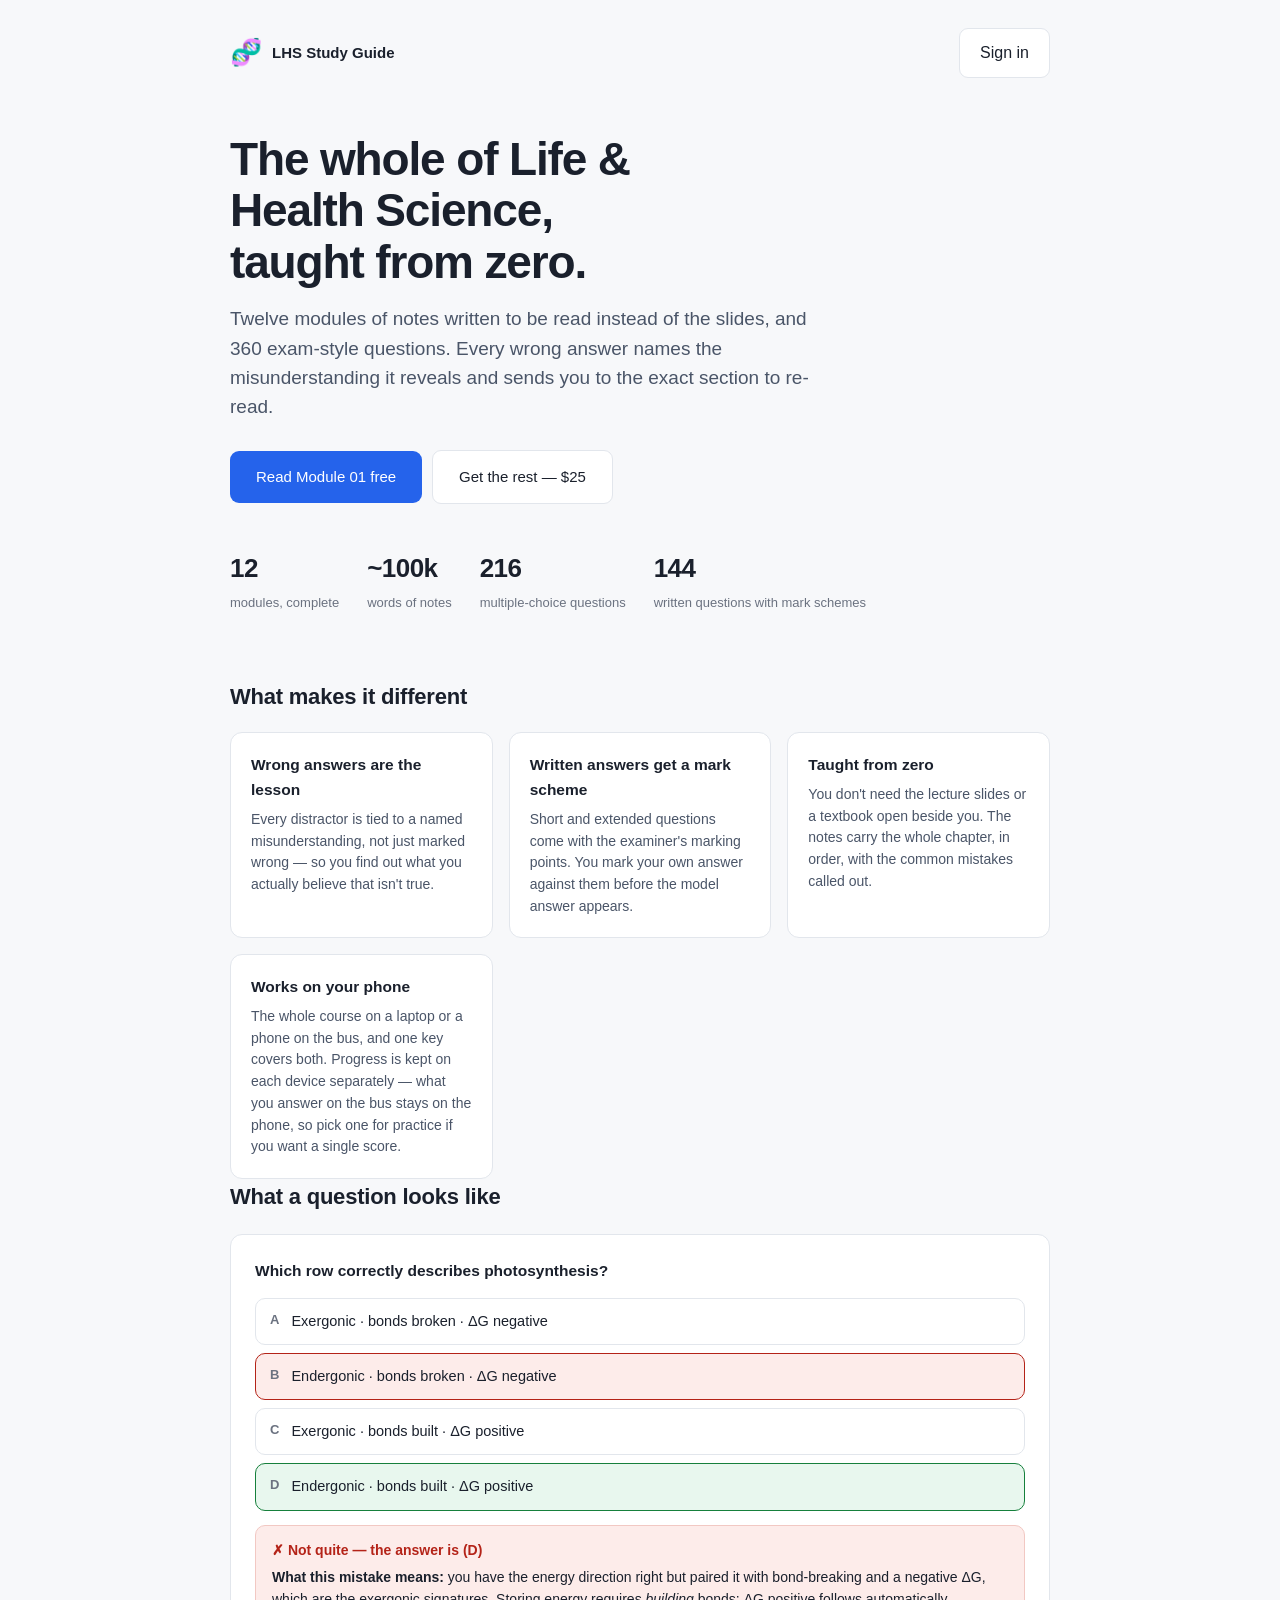
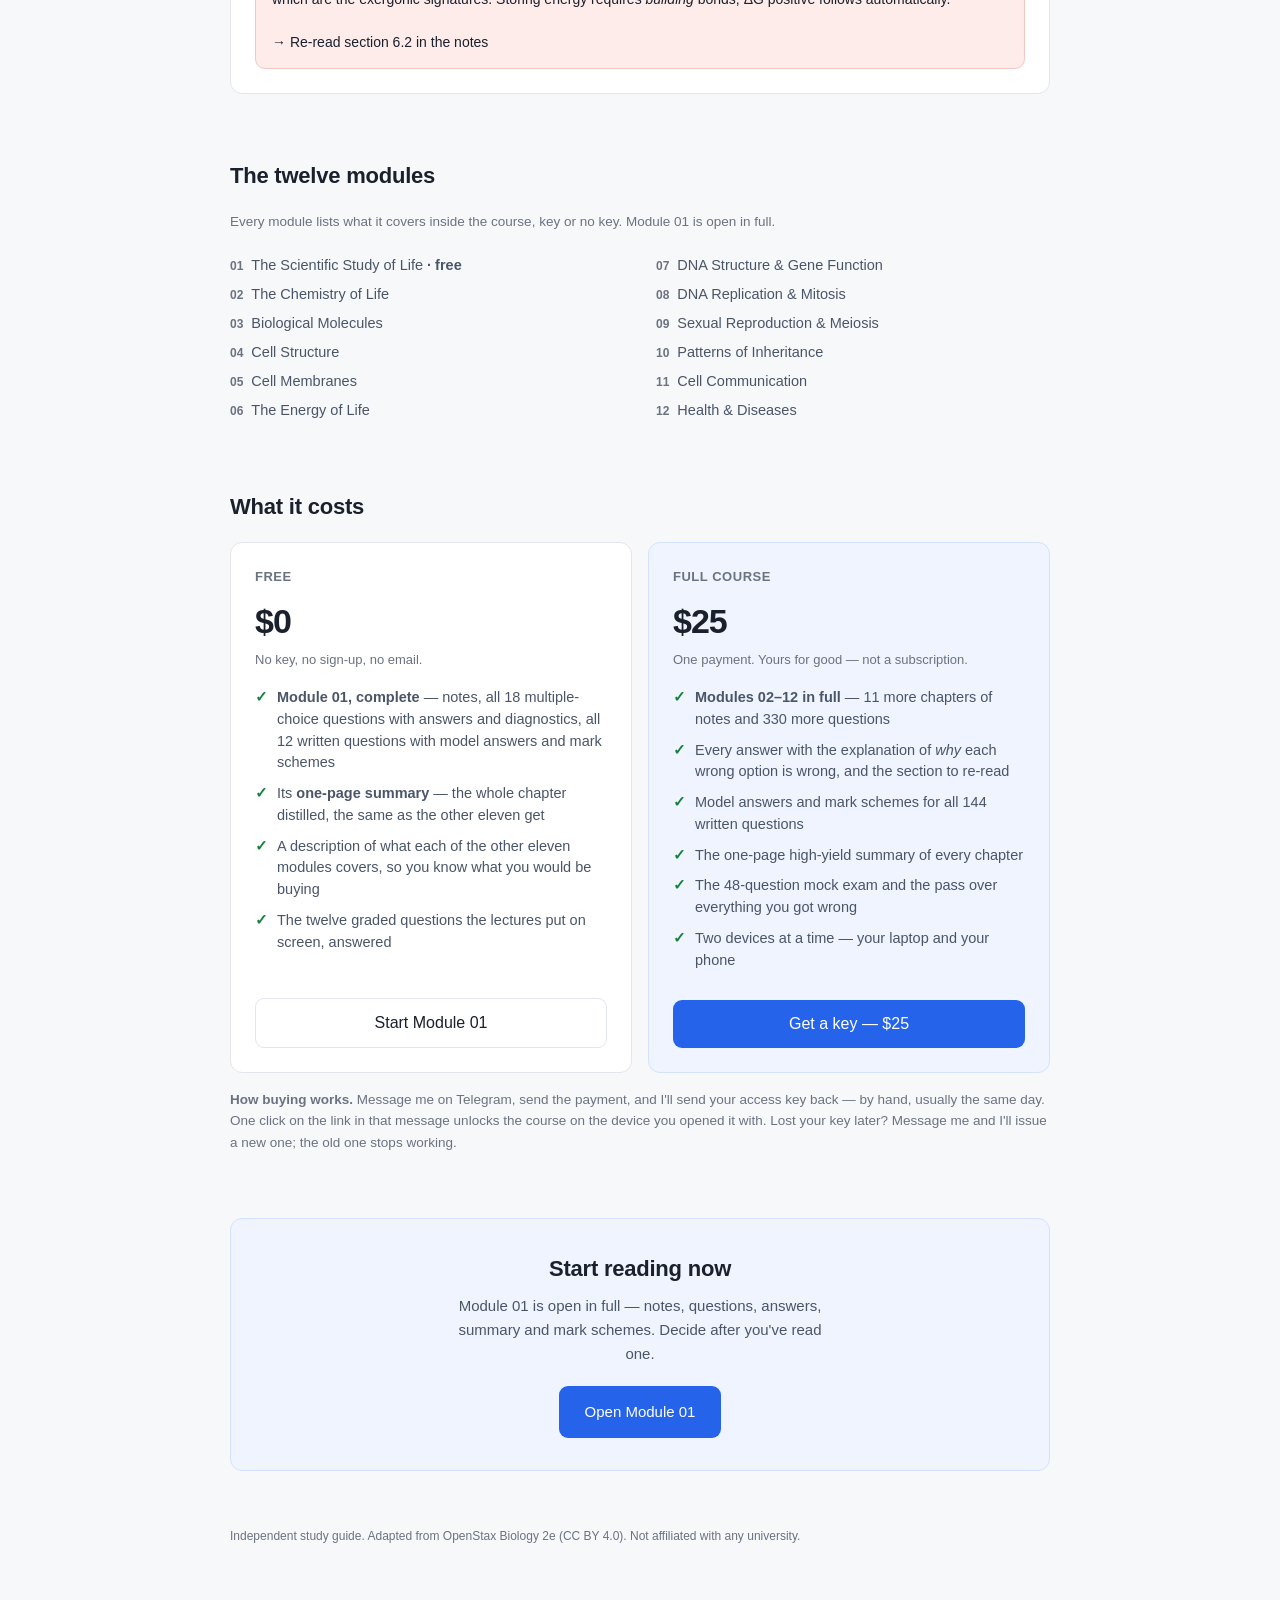
==== index.html @ 1ea41a7c "Publish 2026-08-12: 8c8c6c5" ====
<!DOCTYPE html>
<html lang="en">
<head>
  <meta charset="UTF-8">
  <meta name="viewport" content="width=device-width, initial-scale=1.0">
  <title>Life &amp; Health Science — the whole course, taught from zero</title>
  <meta name="description" content="Twelve modules of Life &amp; Health Science notes and 360 exam-style questions. Module 01 is free in full; the other eleven are $25 once. Every wrong answer tells you which misunderstanding it reveals and exactly what to re-read.">
  <link rel="stylesheet" href="styles.css?v=37">
  <link rel="icon" href="data:image/svg+xml,<svg xmlns='http://www.w3.org/2000/svg' viewBox='0 0 100 100'><text y='.9em' font-size='90'>🧬</text></svg>">
  <!-- Honour the theme the student picked inside the app. In <head> and inline so
       the page never paints the wrong theme first. -->
  <script>
    /* This page used to be landing.html and the app used to be index.html; they
       swapped when the price moved to the front door. Anything still holding an
       old link — a bookmark, a message, an unlock link — arrives here with the
       app's hash, so hand it straight on rather than showing a sales page to
       someone who was trying to open a chapter. */
    if (/^#\/./.test(location.hash)) {
      location.replace("course.html" + location.hash);
    }
    try {
      var t = localStorage.getItem("lhs-theme");
      if (t && t !== "system") document.documentElement.setAttribute("data-theme", t);
    } catch (e) { /* private mode — fall back to the OS preference */ }
  </script>
  <style>
    /* Landing-only layout. It reuses the app's tokens, so it follows the same
       light/dark theme, but it has no sidebar and no app chrome. */
    body { background: var(--bg); }
    .lp { max-width: 900px; margin: 0 auto; padding: 28px clamp(20px, 5vw, 40px) 80px; }
    .lp-nav { display: flex; align-items: center; gap: 10px; margin-bottom: 56px; }
    .lp-nav strong { font-size: 15px; }
    .lp-nav .lp-actions { margin-left: auto; display: flex; gap: 10px; align-items: center; }
    .hero h1 {
      font-size: clamp(30px, 5.5vw, 46px);
      line-height: 1.12;
      letter-spacing: -0.025em;
      margin: 0 0 16px;
      max-width: 17ch;
    }
    .hero p.lede {
      font-size: clamp(16px, 2vw, 19px);
      line-height: 1.55;
      color: var(--ink-soft);
      max-width: 56ch;
      margin: 0 0 28px;
    }
    .hero .row-gap { margin-top: 0; align-items: center; }
    .btn.big { padding: 14px 26px; font-size: 15px; }
    .facts { display: flex; flex-wrap: wrap; gap: 28px; margin: 44px 0 64px; }
    .fact strong { display: block; font-size: 26px; letter-spacing: -0.02em; }
    .fact span { font-size: 13px; color: var(--ink-faint); }
    .lp h2 { font-size: 22px; letter-spacing: -0.01em; margin: 0 0 18px; }
    .feature-grid { display: grid; grid-template-columns: repeat(auto-fit, minmax(240px, 1fr)); gap: 16px; }
    .feature {
      background: var(--panel);
      border: 1px solid var(--line);
      border-radius: var(--radius);
      padding: 20px;
    }
    .feature h3 { margin: 0 0 6px; font-size: 15.5px; }
    .feature p { margin: 0; font-size: 14px; line-height: 1.55; color: var(--ink-soft); }
    .demo {
      background: var(--panel);
      border: 1px solid var(--line);
      border-radius: var(--radius);
      padding: 24px;
      margin: 20px 0 64px;
    }
    .demo .demo-q { font-weight: 600; font-size: 15.5px; margin: 0 0 14px; }
    .demo .demo-opt {
      border: 1.5px solid var(--line);
      border-radius: 10px;
      padding: 11px 14px;
      font-size: 14.5px;
      margin-bottom: 8px;
      display: flex;
      gap: 12px;
    }
    .demo .demo-opt .l { font-weight: 700; color: var(--ink-faint); font-size: 13px; }
    .demo .demo-opt.picked { border-color: var(--red); background: var(--red-soft); }
    .demo .demo-opt.right { border-color: var(--green); background: var(--green-soft); }
    .demo .demo-fb {
      background: var(--red-soft);
      border: 1px solid var(--red-line);
      border-radius: 10px;
      padding: 14px 16px;
      font-size: 14px;
      line-height: 1.55;
      margin-top: 14px;
    }
    .demo .demo-fb .v { font-weight: 700; color: var(--red); display: block; margin-bottom: 6px; }
    .module-list { columns: 2; column-gap: 32px; font-size: 14.5px; line-height: 2; margin: 0 0 64px; padding: 0; list-style: none; }
    .module-list li { break-inside: avoid; color: var(--ink-soft); }
    .module-list .n { color: var(--ink-faint); font-size: 12px; font-weight: 600; margin-right: 8px; }
    .cta {
      background: var(--accent-soft);
      border: 1px solid var(--accent-line);
      border-radius: var(--radius);
      padding: 32px;
      text-align: center;
    }
    .cta h2 { margin-bottom: 8px; }
    .cta p { color: var(--ink-soft); margin: 0 auto 20px; max-width: 46ch; font-size: 15px; }
    /* Pricing. Two panels: what costs nothing, and what costs $25. The free one
       comes first — a stranger has no reason to trust a price before they have
       read a word of the thing. */
    .price-grid { display: grid; grid-template-columns: repeat(auto-fit, minmax(260px, 1fr)); gap: 16px; margin-bottom: 16px; }
    .price-card {
      background: var(--panel);
      border: 1px solid var(--line);
      border-radius: var(--radius);
      padding: 24px;
      display: flex;
      flex-direction: column;
    }
    .price-card.paid { background: var(--accent-soft); border-color: var(--accent-line); }
    .price-card .tier { font-size: 13px; font-weight: 600; letter-spacing: 0.04em; text-transform: uppercase; color: var(--ink-faint); }
    .price-card .amount { font-size: 34px; letter-spacing: -0.03em; margin: 6px 0 2px; font-weight: 700; }
    .price-card .terms { font-size: 13px; color: var(--ink-faint); margin: 0 0 16px; }
    .price-card ul { margin: 0 0 20px; padding: 0; list-style: none; font-size: 14.5px; line-height: 1.5; }
    /* Not display:flex on the li: any <strong> or <em> inside the sentence would
       become a flex item of its own and break the line into columns. Absolute
       tick, ordinary text flow. */
    .price-card li { position: relative; padding-left: 22px; margin-bottom: 9px; color: var(--ink-soft); }
    .price-card li::before {
      content: "✓";
      position: absolute;
      left: 0;
      top: 0;
      color: var(--green);
      font-weight: 700;
    }
    .price-card .btn { margin-top: auto; text-align: center; }
    .buy-how { font-size: 13.5px; color: var(--ink-faint); line-height: 1.6; margin: 0 0 64px; }
    .lp-foot { margin-top: 56px; font-size: 12px; color: var(--ink-faint); line-height: 1.6; }
    @media (max-width: 640px) {
      .module-list { columns: 1; }
      .lp-nav { margin-bottom: 32px; }
      /* The page is read on a phone before it is read anywhere else. Full-width
         buttons, facts in a tidy 2×2 instead of a ragged wrap, and padding that
         clears the notch and the home indicator. */
      .lp {
        padding-left: max(20px, env(safe-area-inset-left));
        padding-right: max(20px, env(safe-area-inset-right));
        padding-bottom: calc(64px + env(safe-area-inset-bottom));
      }
      .hero .row-gap { display: grid; gap: 10px; }
      .hero .row-gap .btn { text-align: center; }
      .btn.big { padding: 15px 26px; }
      .facts { display: grid; grid-template-columns: 1fr 1fr; gap: 22px 16px; margin: 36px 0 52px; }
      .cta { padding: 26px 20px; }
      .price-card, .demo, .feature { padding: 18px; }
    }
  </style>
</head>
<body>
  <div class="lp">
    <nav class="lp-nav">
      <span class="brand-icon">🧬</span>
      <strong>LHS Study Guide</strong>
      <span class="lp-actions">
        <a class="btn secondary" href="course.html#/login">Sign in</a>
      </span>
    </nav>

    <header class="hero">
      <h1>The whole of Life &amp; Health Science, taught from zero.</h1>
      <p class="lede">Twelve modules of notes written to be read instead of the slides, and
        360 exam-style questions. Every wrong answer names the misunderstanding it reveals
        and sends you to the exact section to re-read.</p>
      <div class="row-gap">
        <a class="btn big" href="course.html#/ch01/learn">Read Module 01 free</a>
        <a class="btn secondary big" href="#price">Get the rest — $25</a>
      </div>
    </header>

    <div class="facts">
      <div class="fact"><strong>12</strong><span>modules, complete</span></div>
      <div class="fact"><strong>~100k</strong><span>words of notes</span></div>
      <div class="fact"><strong>216</strong><span>multiple-choice questions</span></div>
      <div class="fact"><strong>144</strong><span>written questions with mark schemes</span></div>
    </div>

    <h2>What makes it different</h2>
    <div class="feature-grid">
      <div class="feature">
        <h3>Wrong answers are the lesson</h3>
        <p>Every distractor is tied to a named misunderstanding, not just marked wrong — so
          you find out what you actually believe that isn't true.</p>
      </div>
      <div class="feature">
        <h3>Written answers get a mark scheme</h3>
        <p>Short and extended questions come with the examiner's marking points. You mark
          your own answer against them before the model answer appears.</p>
      </div>
      <div class="feature">
        <h3>Taught from zero</h3>
        <p>You don't need the lecture slides or a textbook open beside you. The notes carry
          the whole chapter, in order, with the common mistakes called out.</p>
      </div>
      <div class="feature">
        <h3>Works on your phone</h3>
        <p>The whole course on a laptop or a phone on the bus, and one key covers both.
          Progress is kept on each device separately — what you answer on the bus stays on
          the phone, so pick one for practice if you want a single score.</p>
      </div>
    </div>

    <h2>What a question looks like</h2>
    <div class="demo">
      <p class="demo-q">Which row correctly describes photosynthesis?</p>
      <div class="demo-opt"><span class="l">A</span><span>Exergonic · bonds broken · ΔG negative</span></div>
      <div class="demo-opt picked"><span class="l">B</span><span>Endergonic · bonds broken · ΔG negative</span></div>
      <div class="demo-opt"><span class="l">C</span><span>Exergonic · bonds built · ΔG positive</span></div>
      <div class="demo-opt right"><span class="l">D</span><span>Endergonic · bonds built · ΔG positive</span></div>
      <div class="demo-fb">
        <span class="v">✗ Not quite — the answer is (D)</span>
        <strong>What this mistake means:</strong> you have the energy direction right but paired
        it with bond-breaking and a negative ΔG, which are the exergonic signatures. Storing
        energy requires <em>building</em> bonds; ΔG positive follows automatically.
        <br><br>→ Re-read section 6.2 in the notes
      </div>
    </div>

    <h2>The twelve modules</h2>
    <p class="buy-how" style="margin-bottom:18px">Every module lists what it covers inside the
      course, key or no key. Module 01 is open in full.</p>
    <ul class="module-list">
      <li><span class="n">01</span>The Scientific Study of Life <strong>· free</strong></li>
      <li><span class="n">02</span>The Chemistry of Life</li>
      <li><span class="n">03</span>Biological Molecules</li>
      <li><span class="n">04</span>Cell Structure</li>
      <li><span class="n">05</span>Cell Membranes</li>
      <li><span class="n">06</span>The Energy of Life</li>
      <li><span class="n">07</span>DNA Structure &amp; Gene Function</li>
      <li><span class="n">08</span>DNA Replication &amp; Mitosis</li>
      <li><span class="n">09</span>Sexual Reproduction &amp; Meiosis</li>
      <li><span class="n">10</span>Patterns of Inheritance</li>
      <li><span class="n">11</span>Cell Communication</li>
      <li><span class="n">12</span>Health &amp; Diseases</li>
    </ul>

    <h2 id="price">What it costs</h2>
    <div class="price-grid">
      <div class="price-card">
        <span class="tier">Free</span>
        <span class="amount">$0</span>
        <p class="terms">No key, no sign-up, no email.</p>
        <ul>
          <li><strong>Module 01, complete</strong> — notes, all 18 multiple-choice questions
            with answers and diagnostics, all 12 written questions with model answers and
            mark schemes</li>
          <li>Its <strong>one-page summary</strong> — the whole chapter distilled, the same as
            the other eleven get</li>
          <li>A description of what each of the other eleven modules covers, so you know what
            you would be buying</li>
          <li>The twelve graded questions the lectures put on screen, answered</li>
        </ul>
        <a class="btn secondary" href="course.html#/ch01/learn">Start Module 01</a>
      </div>
      <div class="price-card paid">
        <span class="tier">Full course</span>
        <span class="amount">$25</span>
        <p class="terms">One payment. Yours for good — not a subscription.</p>
        <ul>
          <li><strong>Modules 02–12 in full</strong> — 11 more chapters of notes and 330 more
            questions</li>
          <li>Every answer with the explanation of <em>why</em> each wrong option is wrong,
            and the section to re-read</li>
          <li>Model answers and mark schemes for all 144 written questions</li>
          <li>The one-page high-yield summary of every chapter</li>
          <li>The 48-question mock exam and the pass over everything you got wrong</li>
          <li>Two devices at a time — your laptop and your phone</li>
        </ul>
        <a class="btn" href="https://t.me/danypak" target="_blank" rel="noopener">Get a key — $25</a>
      </div>
    </div>
    <p class="buy-how">
      <strong>How buying works.</strong> Message me on Telegram, send the payment, and I'll send
      your access key back — by hand, usually the same day. One click on the link in that message
      unlocks the course on the device you opened it with. Lost your key later? Message me and
      I'll issue a new one; the old one stops working.
    </p>

    <div class="cta">
      <h2>Start reading now</h2>
      <p>Module 01 is open in full — notes, questions, answers, summary and mark schemes.
        Decide after you've read one.</p>
      <a class="btn big" href="course.html#/ch01/learn">Open Module 01</a>
    </div>

    <p class="lp-foot">
      Independent study guide. Adapted from OpenStax Biology 2e (CC BY 4.0).
      Not affiliated with any university.
    </p>
  </div>
</body>
</html>
---- styles.css ----
/* ---------- design tokens ----------
 * Every colour goes through a variable so the dark theme is a second token set
 * and nothing else. The three DARK blocks below must stay in sync: one for the
 * OS preference, one for the explicit toggle. */
:root {
  color-scheme: light;

  --bg: #f7f8fa;
  --panel: #ffffff;
  --ink: #1a202c;
  --ink-soft: #4a5568;
  /* was #8a94a3 — 3.0:1 on white, below the 4.5:1 WCAG AA floor for text */
  --ink-faint: #6b7280;
  --line: #e2e6ec;

  --accent: #2563eb;
  --accent-soft: #eff4ff;
  --accent-line: #d6e2fb;
  --on-accent: #ffffff;

  --green: #16803c;
  --green-soft: #e8f7ee;
  --green-line: #bfe6cd;
  --red: #b42318;
  --red-soft: #fdecea;
  --red-line: #f2c8c3;
  --amber: #92600a;
  --amber-soft: #fdf3dd;
  --amber-line: #e8d3a2;

  --code-bg: #f1f3f7;
  --scrim: rgba(15, 23, 42, .45);
  --shadow-drawer: 0 0 40px rgba(15, 23, 42, .18);
  --shadow-card: 0 2px 12px rgba(37, 99, 235, .08);

  --radius: 12px;
  --sidebar-w: 264px;
  --topbar-h: 56px;

  /* Where the two sticky bands park. On desktop there is no top bar, so the tab
     bar sits at 0; on mobile everything shifts down by the top bar. Keeping the
     offsets in variables is what stops the quiz bar from drifting under the tab
     bar every time either band's padding changes. */
  --bar-top: 0px;
  --quiz-top: 62px;
}

@media (max-width: 899px) {
  :root {
    --bar-top: var(--topbar-h);
    --quiz-top: 122px;
  }
}

@media (prefers-color-scheme: dark) {
  :root:not([data-theme="light"]) {
    color-scheme: dark;

    --bg: #0f1419;
    --panel: #161b22;
    --ink: #e6edf3;
    --ink-soft: #b3bdc9;
    --ink-faint: #8b96a5;
    --line: #2a323d;

    --accent: #6ea8fe;
    --accent-soft: #172033;
    --accent-line: #2c4a7c;
    /* dark text on the light-blue button — white on #6ea8fe is only ~2.5:1 */
    --on-accent: #0b1220;

    --green: #57d98a;
    --green-soft: #11261a;
    --green-line: #1f5133;
    --red: #ff9c94;
    --red-soft: #2a1417;
    --red-line: #5c2a26;
    --amber: #f0b429;
    --amber-soft: #2a2110;
    --amber-line: #5a4413;

    --code-bg: #1c232c;
    --scrim: rgba(0, 0, 0, .6);
    --shadow-drawer: 0 0 40px rgba(0, 0, 0, .5);
    --shadow-card: 0 2px 12px rgba(110, 168, 254, .12);
  }
}

:root[data-theme="dark"] {
  color-scheme: dark;

  --bg: #0f1419;
  --panel: #161b22;
  --ink: #e6edf3;
  --ink-soft: #b3bdc9;
  --ink-faint: #8b96a5;
  --line: #2a323d;

  --accent: #6ea8fe;
  --accent-soft: #172033;
  --accent-line: #2c4a7c;
  --on-accent: #0b1220;

  --green: #57d98a;
  --green-soft: #11261a;
  --green-line: #1f5133;
  --red: #ff9c94;
  --red-soft: #2a1417;
  --red-line: #5c2a26;
  --amber: #f0b429;
  --amber-soft: #2a2110;
  --amber-line: #5a4413;

  --code-bg: #1c232c;
  --scrim: rgba(0, 0, 0, .6);
  --shadow-drawer: 0 0 40px rgba(0, 0, 0, .5);
  --shadow-card: 0 2px 12px rgba(110, 168, 254, .12);
}

* { box-sizing: border-box; }

/* Deep links from quiz feedback land on a heading — keep it clear of the
   sticky tab bar (and, on mobile, the top bar above it). */
html { scroll-padding-top: calc(var(--quiz-top) + 34px); }

html, body {
  margin: 0;
  padding: 0;
  background: var(--bg);
  color: var(--ink);
  font: 16px/1.6 -apple-system, BlinkMacSystemFont, "Segoe UI", Roboto, "Helvetica Neue", Arial, sans-serif;
  -webkit-font-smoothing: antialiased;
  /* Safari inflates body text in landscape unless told not to, which reflowed
     the notes to a different width in each orientation. */
  -webkit-text-size-adjust: 100%;
}

/* Touch devices get no :hover, so without this a tap on an option or a nav row
   gives no feedback at all until the screen re-renders — and Safari's default
   grey flash lands on the wrong box. */
body { -webkit-tap-highlight-color: transparent; }

.layout { display: flex; min-height: 100vh; }

/* ---------- mobile top bar (hidden ≥900px) ---------- */
.topbar {
  display: none;
  position: sticky;
  top: 0;
  z-index: 30;
  align-items: center;
  gap: 12px;
  height: 56px;
  padding: 0 12px;
  background: var(--panel);
  border-bottom: 1px solid var(--line);
}
.icon-btn {
  flex-shrink: 0;
  width: 40px; height: 40px;
  display: grid;
  place-items: center;
  border: 1px solid var(--line);
  border-radius: 10px;
  background: var(--panel);
  color: var(--ink-soft);
  cursor: pointer;
  padding: 0;
}
.icon-btn svg { width: 20px; height: 20px; fill: none; stroke: currentColor; stroke-width: 2; stroke-linecap: round; }
.topbar-title {
  flex: 1;
  min-width: 0;
  font-size: 14.5px;
  font-weight: 600;
  color: var(--ink);
  text-decoration: none;
  white-space: nowrap;
  overflow: hidden;
  text-overflow: ellipsis;
}
/* Course-progress ring. --p (0–100) is set from JS. */
.topbar-ring {
  flex-shrink: 0;
  position: relative;
  width: 32px; height: 32px;
  border-radius: 50%;
  display: grid;
  place-items: center;
  background: conic-gradient(var(--accent) calc(var(--p, 0) * 1%), var(--line) 0);
}
/* A 32px ring is the right size to look at and the wrong size to hit. The
   pseudo-element widens the target to 44px without thickening the ring. */
.topbar-ring::after { content: ""; position: absolute; inset: -6px; border-radius: 50%; }
.topbar-ring span {
  width: 24px; height: 24px;
  border-radius: 50%;
  background: var(--panel);
  display: block;
}

.scrim {
  position: fixed;
  inset: 0;
  z-index: 35;
  background: var(--scrim);
}
.scrim[hidden] { display: none; }

/* ---------- sidebar ---------- */
.sidebar {
  width: var(--sidebar-w);
  flex-shrink: 0;
  background: var(--panel);
  border-right: 1px solid var(--line);
  padding: 18px 14px;
  display: flex;
  flex-direction: column;
  gap: 14px;
  position: sticky;
  top: 0;
  height: 100vh;
  overflow: hidden;
}

.brand {
  display: flex;
  gap: 10px;
  align-items: center;
  text-decoration: none;
  color: var(--ink);
  padding: 4px 8px;
}
.brand-icon { font-size: 26px; }
.brand strong { display: block; font-size: 15px; line-height: 1.25; }
.brand small { display: block; color: var(--ink-faint); font-size: 12px; }

.course-progress { padding: 0 8px; }
.cp-head {
  display: flex;
  justify-content: space-between;
  align-items: baseline;
  font-size: 11.5px;
  font-weight: 600;
  letter-spacing: .04em;
  text-transform: uppercase;
  color: var(--ink-faint);
  margin-bottom: 7px;
}
.cp-head .cp-pct { color: var(--accent); font-size: 12.5px; letter-spacing: 0; }
.course-progress .progress-track { height: 5px; margin-bottom: 7px; }
.cp-sub { margin: 0; font-size: 11.5px; line-height: 1.45; color: var(--ink-faint); }

/* Only the module list scrolls, so the attribution stays pinned at the bottom
   instead of being clipped once the progress block is added above it. */
/* overscroll-behavior: flicking the module list to its end used to hand the
   scroll on to the page underneath the drawer. */
#module-nav {
  display: flex; flex-direction: column; gap: 2px;
  flex: 1; min-height: 0; overflow-y: auto; overscroll-behavior: contain;
}

.nav-item {
  display: flex;
  align-items: center;
  gap: 9px;
  padding: 6px 10px;
  border-radius: 8px;
  text-decoration: none;
  color: var(--ink-soft);
  font-size: 13.5px;
  line-height: 1.35;
}
.nav-item .num {
  flex-shrink: 0;
  width: 24px; height: 24px;
  border-radius: 7px;
  background: var(--bg);
  border: 1px solid var(--line);
  display: grid;
  place-items: center;
  font-size: 11px;
  font-weight: 600;
  color: var(--ink-faint);
}
.nav-item.active { background: var(--accent-soft); color: var(--accent); font-weight: 600; }
.nav-item.active .num { background: var(--accent); border-color: var(--accent); color: var(--on-accent); }
.nav-item.enabled:hover { background: var(--bg); }
.nav-item.locked { opacity: 0.45; cursor: default; }
.nav-item .nav-label { flex: 1; min-width: 0; }
.nav-item .nav-stat {
  flex-shrink: 0;
  font-size: 11.5px;
  font-weight: 600;
  color: var(--ink-faint);
  font-variant-numeric: tabular-nums;
}
.nav-item .nav-stat.done { color: var(--green); }
/* A module that needs a key. Not `.locked` — that means "not written yet" and
   dims the row to unclickable. These are clickable and lead to the summary and
   the offer, so the padlock marks them without hiding them. */
.nav-item .nav-lock { flex-shrink: 0; font-size: 11px; opacity: 0.65; }

.theme-toggle {
  margin-top: auto;
  display: flex;
  align-items: center;
  gap: 9px;
  width: 100%;
  padding: 8px 10px;
  border: 1px solid var(--line);
  border-radius: 8px;
  background: var(--panel);
  color: var(--ink-soft);
  font: 500 12.5px/1.3 inherit;
  font-family: inherit;
  cursor: pointer;
  text-align: left;
}
.theme-toggle:hover { background: var(--bg); color: var(--ink); }
.theme-ico { font-size: 14px; line-height: 1; }

.sidebar-foot {
  font-size: 11px;
  color: var(--ink-faint);
  line-height: 1.5;
  padding: 0 8px;
}

/* ---------- main ---------- */
.main { flex: 1; min-width: 0; padding: 32px clamp(20px, 5vw, 64px) 80px; }
.page { max-width: 780px; margin: 0 auto; }
/* The Learn tab needs room for the contents column beside the article. */
.page.wide { max-width: 1080px; }

.crumbs { font-size: 13px; color: var(--ink-faint); margin-bottom: 6px; }
.crumbs a { color: var(--ink-faint); text-decoration: none; }
.crumbs a:hover { color: var(--accent); }

h1.page-title { font-size: 28px; line-height: 1.2; margin: 0 0 4px; letter-spacing: -0.02em; }
.page-sub { color: var(--ink-soft); margin: 0 0 24px; font-size: 15px; }

/* tabs — the band sticks to the top so students can switch Learn/Practice/Summary
   without scrolling back up a 9,000-word chapter. On mobile it parks under the
   56px top bar. The band needs its own background or content shows through. */
.tabbar {
  position: sticky;
  top: var(--bar-top);
  z-index: 15;
  background: var(--bg);
  padding: 10px 0 16px;
  margin-bottom: 12px;
}
.tabs {
  display: flex;
  gap: 4px;
  border: 1px solid var(--line);
  background: var(--panel);
  padding: 4px;
  border-radius: 10px;
  width: fit-content;
}
.tab {
  display: flex;
  align-items: center;
  gap: 7px;
  border: 0;
  background: transparent;
  padding: 7px 16px;
  border-radius: 7px;
  font-size: 14px;
  font-weight: 500;
  color: var(--ink-soft);
  cursor: pointer;
  font-family: inherit;
}
.ico {
  width: 16px;
  height: 16px;
  flex-shrink: 0;
  fill: none;
  stroke: currentColor;
  stroke-width: 1.8;
  stroke-linecap: round;
  stroke-linejoin: round;
}
.tab.active { background: var(--accent); color: var(--on-accent); }
.tab:not(.active):hover { background: var(--bg); }

/* cards */
.card {
  background: var(--panel);
  border: 1px solid var(--line);
  border-radius: var(--radius);
  padding: 22px 24px;
  margin-bottom: 16px;
}
.card h3 { margin: 0 0 4px; font-size: 17px; }
.card .muted { color: var(--ink-soft); font-size: 14px; margin: 0; }
.card-head { display: flex; align-items: baseline; justify-content: space-between; gap: 12px; }

/* small layout utilities — these replaced inline style="" in app.js */
.row-gap { margin-top: 14px; display: flex; gap: 10px; flex-wrap: wrap; }
.stack-top { margin-top: 16px; }

.pill {
  flex-shrink: 0;
  font-size: 12px;
  font-weight: 700;
  padding: 3px 10px;
  border-radius: 99px;
  background: var(--bg);
  border: 1px solid var(--line);
  color: var(--ink-faint);
  font-variant-numeric: tabular-nums;
}
.pill.done { background: var(--green-soft); border-color: var(--green-line); color: var(--green); }

/* "pick up where you left off" — the one thing a returning student wants */
.resume-card {
  display: flex;
  align-items: center;
  gap: 14px;
  background: var(--accent-soft);
  border: 1px solid var(--accent-line);
  border-radius: var(--radius);
  padding: 16px 20px;
  margin-bottom: 22px;
  text-decoration: none;
  color: var(--ink);
}
.resume-card:hover { border-color: var(--accent); }
.resume-card .r-icon { font-size: 22px; flex-shrink: 0; }
.resume-card .r-label {
  display: block;
  font-size: 11.5px;
  font-weight: 700;
  letter-spacing: .05em;
  text-transform: uppercase;
  color: var(--accent);
  margin-bottom: 2px;
}
.resume-card .r-what { font-weight: 600; font-size: 15px; line-height: 1.35; }
.resume-card .r-go { margin-left: auto; color: var(--accent); font-weight: 700; flex-shrink: 0; }

/* Course-wide tools (mock exam, mistakes pass). Deliberately not module cards:
   they sit above the twelve and must not read as a thirteenth chapter. */
.tool-grid {
  display: grid;
  grid-template-columns: repeat(auto-fit, minmax(260px, 1fr));
  gap: 14px;
  margin-bottom: 26px;
}
.tool-card {
  display: flex;
  flex-direction: column;
  gap: 5px;
  padding: 16px 18px;
  border: 1px solid var(--accent-line);
  border-radius: var(--radius);
  background: var(--accent-soft);
  text-decoration: none;
  color: var(--ink);
  transition: border-color .15s, box-shadow .15s;
}
.tool-card:hover { border-color: var(--accent); box-shadow: var(--shadow-card); }
.tool-card .tool-title { font-weight: 700; font-size: 15px; }
.tool-card .tool-sub { font-size: 13px; line-height: 1.45; color: var(--ink-soft); }

/* exam */
.exam-rules { margin: 12px 0 20px; padding-left: 20px; display: flex; flex-direction: column; gap: 8px; }
.exam-rules li { font-size: 14.5px; line-height: 1.5; color: var(--ink-soft); }
.exam-clock {
  margin-left: 14px;
  font-variant-numeric: tabular-nums;
  font-weight: 700;
  font-size: 14px;
  color: var(--ink-soft);
  padding: 2px 9px;
  border: 1px solid var(--line);
  border-radius: 7px;
}
.exam-clock.low { color: var(--red); border-color: var(--red-line); background: var(--red-soft); }
.card.notice { border-color: var(--amber-line); background: var(--amber-soft); font-weight: 500; }
.exam-row { text-decoration: none; color: inherit; }
.exam-row:hover .t-name { color: var(--accent); }
.exam-row .t-name { width: 210px; }
@media (max-width: 599px) {
  .exam-row { flex-wrap: wrap; }
  .exam-row .t-name { width: 100%; }
}
.empty-card h3 { margin-bottom: 6px; }
.empty-card .row-gap { margin-top: 16px; }

.module-grid { display: grid; grid-template-columns: repeat(auto-fill, minmax(230px, 1fr)); gap: 14px; }
.module-card {
  background: var(--panel);
  border: 1px solid var(--line);
  border-radius: var(--radius);
  padding: 18px;
  text-decoration: none;
  color: var(--ink);
  display: flex;
  flex-direction: column;
  gap: 6px;
  transition: border-color .15s, box-shadow .15s;
}
.module-card.enabled:hover { border-color: var(--accent); box-shadow: var(--shadow-card); }
.module-card.locked { opacity: .5; cursor: default; }
.module-card .mod-num { font-size: 12px; font-weight: 600; color: var(--ink-faint); letter-spacing: .04em; }
.module-card .mod-title { font-weight: 600; font-size: 15px; line-height: 1.3; }
.module-card .mod-status { font-size: 12.5px; color: var(--ink-faint); margin-top: auto; }
.module-card .mod-status.done { color: var(--green); font-weight: 500; }
.module-card .mod-status.doing { color: var(--accent); font-weight: 500; }

/* buttons */
.btn {
  display: inline-block;
  border: 0;
  background: var(--accent);
  color: var(--on-accent);
  font: 600 14px/1 inherit;
  font-family: inherit;
  padding: 11px 20px;
  border-radius: 9px;
  cursor: pointer;
  text-decoration: none;
}
.btn:hover { filter: brightness(1.08); }
.btn.secondary {
  background: var(--panel);
  color: var(--ink);
  border: 1px solid var(--line);
}
.btn.secondary:hover { background: var(--bg); filter: none; }
.btn:disabled { opacity: .5; cursor: default; }

/* ---------- quiz ---------- */
/* While a quiz is running the module heading is dead weight — the tab bar stays
   as the way out, everything else gives its height to the question. */
.page.quiz-mode .crumbs,
.page.quiz-mode .page-title,
.page.quiz-mode .module-sub { display: none; }
.page.quiz-mode .tabbar { padding-top: 14px; }

.quiz-bar {
  position: sticky;
  top: var(--quiz-top);
  z-index: 12;
  background: var(--bg);
  padding-bottom: 14px;
}

.quiz-top {
  display: flex;
  align-items: center;
  gap: 12px;
  margin-bottom: 10px;
  font-size: 13px;
  color: var(--ink-soft);
}
.quiz-top .q-count { margin-left: auto; font-variant-numeric: tabular-nums; }
.flag-btn {
  border: 1px solid var(--line);
  background: var(--panel);
  color: var(--ink-faint);
  border-radius: 8px;
  width: 30px;
  height: 30px;
  font-size: 14px;
  line-height: 1;
  cursor: pointer;
  padding: 0;
}
.flag-btn:hover { color: var(--amber); border-color: var(--amber); }
.flag-btn.on { background: var(--amber-soft); border-color: var(--amber); color: var(--amber); }
.chip {
  display: inline-block;
  background: var(--accent-soft);
  color: var(--accent);
  font-size: 12px;
  font-weight: 600;
  padding: 3px 10px;
  border-radius: 99px;
}
.progress-track {
  height: 6px;
  background: var(--line);
  border-radius: 99px;
  overflow: hidden;
  margin-bottom: 24px;
}
.progress-fill { height: 100%; background: var(--accent); border-radius: 99px; transition: width .25s; }

.q-stem { font-size: 18px; font-weight: 600; line-height: 1.45; margin: 0 0 18px; }

.options { display: flex; flex-direction: column; gap: 10px; }
.option {
  text-align: left;
  background: var(--panel);
  border: 1.5px solid var(--line);
  border-radius: 10px;
  padding: 13px 16px;
  font: 15px/1.45 inherit;
  font-family: inherit;
  color: var(--ink);
  cursor: pointer;
  display: flex;
  gap: 12px;
  align-items: baseline;
  transition: border-color .12s, background .12s;
}
.option:not(:disabled):hover { border-color: var(--accent); background: var(--accent-soft); }
.option .letter {
  flex-shrink: 0;
  font-weight: 700;
  font-size: 13px;
  color: var(--ink-faint);
  text-transform: uppercase;
}
/* Keyboard shortcut badge, shown on the pointer-less-friendly side of things.
   Hidden on touch, where there is no keyboard to hint at. */
.option .key-hint {
  margin-left: auto;
  flex-shrink: 0;
  font-size: 11px;
  font-weight: 600;
  color: var(--ink-faint);
  border: 1px solid var(--line);
  border-radius: 5px;
  padding: 1px 6px;
  align-self: center;
}
@media (hover: none) { .option .key-hint { display: none; } }
.option:disabled .key-hint { visibility: hidden; }

.option.correct { border-color: var(--green); background: var(--green-soft); }
.option.correct .letter { color: var(--green); }
.option.wrong { border-color: var(--red); background: var(--red-soft); }
.option.wrong .letter { color: var(--red); }
.option:disabled { cursor: default; }
.option.dim:disabled { opacity: .55; }

/* Exam conditions: the pick is shown, the verdict is not. Deliberately the
   accent colour and not green — green reads as "correct" at a glance. */
.option.picked { border-color: var(--accent); background: var(--accent-soft); }
.option.picked .letter { color: var(--accent); }
/* Not colour alone. In an exam there is no verdict text to fall back on, so the
   only signal that an option was chosen was a tint measured at 1.04:1 against
   the panel — invisible to a good many people and to every printed copy. */
.option.picked .key-hint::before { content: "✓ "; font-weight: 700; color: var(--accent); }

.feedback {
  margin-top: 18px;
  border-radius: 10px;
  padding: 16px 18px;
  font-size: 14.5px;
  animation: fadein .2s;
}
@keyframes fadein { from { opacity: 0; transform: translateY(4px); } to { opacity: 1; } }
.feedback.good { background: var(--green-soft); border: 1px solid var(--green-line); }
.feedback.bad { background: var(--red-soft); border: 1px solid var(--red-line); }
.feedback .verdict { font-weight: 700; margin: 0 0 6px; }
.feedback.good .verdict { color: var(--green); }
.feedback.bad .verdict { color: var(--red); }
.feedback p { margin: 6px 0; }
.feedback .diag { font-weight: 500; }
.review-link {
  display: inline-block;
  margin-top: 8px;
  font-size: 13.5px;
  font-weight: 600;
  color: var(--accent);
  text-decoration: none;
}
.quiz-nav { margin-top: 22px; display: flex; gap: 10px; }

/* results */
.score-hero { text-align: center; padding: 10px 0 4px; }
.score-hero .big { font-size: 52px; font-weight: 700; letter-spacing: -0.03em; }
.score-hero .of { font-size: 20px; color: var(--ink-faint); font-weight: 500; }
.score-hero p { color: var(--ink-soft); margin: 4px 0 0; }

.topic-label { margin-bottom: 6px; }
.topic-row { display: flex; align-items: center; gap: 12px; margin: 10px 0; font-size: 14px; }
.topic-row .t-name { width: 150px; flex-shrink: 0; color: var(--ink-soft); }
.topic-row .t-track { display: block; flex: 1; height: 8px; background: var(--line); border-radius: 99px; overflow: hidden; }
.topic-row .t-fill { display: block; height: 100%; border-radius: 99px; }
.topic-row .t-pct { width: 52px; text-align: right; font-variant-numeric: tabular-nums; color: var(--ink-soft); font-size: 13px; }

/* results: the sections behind the missed questions */
.weak-list { margin-top: 12px; display: flex; flex-direction: column; gap: 8px; }
.weak-row {
  display: flex;
  align-items: baseline;
  gap: 12px;
  padding: 11px 14px;
  border: 1px solid var(--line);
  border-radius: 9px;
  text-decoration: none;
  color: var(--ink);
  font-size: 14px;
}
.weak-row:hover { border-color: var(--accent); background: var(--accent-soft); }
.weak-row .weak-sec { font-weight: 600; }
.weak-row .weak-n { color: var(--ink-faint); font-size: 13px; }
.weak-row .weak-go { margin-left: auto; color: var(--accent); font-weight: 700; }

/* ---------- written answers ---------- */
.written-card {
  border: 1px solid var(--line);
  border-radius: 10px;
  margin-bottom: 8px;
  background: var(--panel);
  overflow: hidden;
}
.written-card.open { border-color: var(--accent); }
.written-card .w-head {
  display: flex;
  gap: 10px;
  align-items: baseline;
  width: 100%;
  text-align: left;
  padding: 13px 16px;
  background: none;
  border: 0;
  font: inherit;
  font-family: inherit;
  color: var(--ink);
  cursor: pointer;
}
.written-card .w-head:hover { background: var(--bg); }
.written-card .w-id { font-weight: 700; color: var(--accent); font-size: 14px; flex-shrink: 0; }
.written-card .w-prompt {
  font-weight: 600;
  font-size: 14.5px;
  line-height: 1.45;
  flex: 1;
  min-width: 0;
}
/* Collapsed rows show one line; opening reveals the whole prompt. */
.written-card:not(.open) .w-prompt {
  display: -webkit-box;
  -webkit-line-clamp: 1;
  -webkit-box-orient: vertical;
  overflow: hidden;
}
.written-card .w-state { flex-shrink: 0; font-size: 11.5px; font-weight: 700; color: var(--ink-faint); }
.written-card.checked .w-state { color: var(--green); }
.written-card .w-caret { flex-shrink: 0; color: var(--ink-faint); transition: transform .18s; }
.written-card.open .w-caret { transform: rotate(180deg); }
.written-card .w-body { padding: 0 16px 16px; }
.model-text { margin-top: 12px; }
.written-card textarea {
  width: 100%;
  min-height: 96px;
  border: 1.5px solid var(--line);
  border-radius: 9px;
  padding: 12px 14px;
  font: 14.5px/1.55 inherit;
  font-family: inherit;
  color: var(--ink);
  resize: vertical;
  background: var(--bg);
}
.written-card textarea:focus { outline: none; border-color: var(--accent); background: var(--panel); }
.model-box {
  margin-top: 14px;
  background: var(--accent-soft);
  border: 1px solid var(--accent-line);
  border-radius: 10px;
  padding: 14px 18px;
  font-size: 14.5px;
}
.model-box .m-label { font-weight: 700; font-size: 12px; letter-spacing: .05em; text-transform: uppercase; color: var(--accent); margin-bottom: 6px; }
.marks-list { margin-top: 12px; display: flex; flex-direction: column; gap: 8px; }
.marks-list label {
  display: flex;
  gap: 10px;
  align-items: flex-start;
  font-size: 14px;
  background: var(--panel);
  border: 1px solid var(--line);
  border-radius: 8px;
  padding: 9px 12px;
  cursor: pointer;
}
.marks-list input { margin-top: 3px; accent-color: var(--green); }
.self-score { margin-top: 10px; font-size: 13.5px; font-weight: 600; color: var(--ink-soft); }
.part-block { margin-top: 16px; padding-top: 16px; border-top: 1px dashed var(--line); }
.part-block .p-prompt { font-weight: 600; font-size: 14.5px; margin-bottom: 8px; }

/* ---------- notes: contents + reading progress ---------- */
.read-progress {
  height: 2px;
  background: transparent;
  border-radius: 99px;
  margin-top: 10px;
  overflow: hidden;
}
.read-progress span {
  display: block;
  height: 100%;
  width: 0;
  background: var(--accent);
  border-radius: 99px;
}

.learn-layout {
  display: grid;
  grid-template-columns: minmax(0, 1fr) 232px;
  gap: 28px;
  align-items: start;
}

.toc { position: sticky; top: 96px; }
.toc-toggle { display: none; }
.toc-list {
  display: flex;
  flex-direction: column;
  gap: 1px;
  max-height: calc(100vh - 130px);
  overflow-y: auto;
  border-left: 1px solid var(--line);
  padding-left: 4px;
}
.toc-list a {
  display: block;
  padding: 5px 10px;
  border-radius: 6px;
  font-size: 12.5px;
  line-height: 1.35;
  color: var(--ink-faint);
  text-decoration: none;
  border-left: 2px solid transparent;
  margin-left: -5px;
}
.toc-list a:hover { color: var(--ink); background: var(--panel); }
.toc-list a.active {
  color: var(--accent);
  font-weight: 600;
  border-left-color: var(--accent);
}

.resume-section {
  display: flex;
  align-items: baseline;
  gap: 10px;
  width: 100%;
  text-align: left;
  background: var(--accent-soft);
  border: 1px solid var(--accent-line);
  border-radius: 10px;
  padding: 11px 16px;
  margin-bottom: 14px;
  font: 14px/1.4 inherit;
  font-family: inherit;
  color: var(--ink);
  cursor: pointer;
}
.resume-section .r-label {
  font-size: 11px;
  font-weight: 700;
  letter-spacing: .05em;
  text-transform: uppercase;
  color: var(--accent);
  flex-shrink: 0;
}

/* ---------- locked state & sign-in ---------- */
.lock-card { text-align: center; }
.lock-card .lock-icon { font-size: 30px; line-height: 1; margin-bottom: 8px; }
.lock-card h3 { font-size: 18px; }
.lock-card .muted { max-width: 46ch; margin: 0 auto; }
.lock-card .lock-what { margin-top: 10px; font-size: 13.5px; }
.lock-card .row-gap { justify-content: center; }

/* What a locked module shows in place of its content: a description of the
   chapter. Deliberately not styled like `.md` — it must not read as the start of
   the notes, because it is a card about them. */
.teaser-about { margin-top: 16px; }
.teaser-blurb {
  margin-top: 10px;
  font-size: 15.5px;
  line-height: 1.65;
  color: var(--ink-soft);
  max-width: 62ch;
}
.topic-list {
  list-style: none;
  margin: 16px 0 0;
  padding: 0;
  display: flex;
  flex-wrap: wrap;
  gap: 8px;
}
.topic-list li {
  background: var(--bg);
  border: 1px solid var(--line);
  border-radius: 99px;
  padding: 5px 12px;
  font-size: 13px;
  color: var(--ink-soft);
}
.teaser-stats {
  margin-top: 16px;
  padding-top: 14px;
  border-top: 1px solid var(--line);
  font-size: 13.5px;
  line-height: 1.6;
}

/* The one card on the home page that sells. Tinted like the lock card's accent
   so the two read as the same conversation, but left-aligned and quiet — it sits
   above a course the visitor is trying to read, not in the way of it. */
.offer-card { background: var(--accent-soft); border-color: var(--accent-line); }

.login-card { display: flex; flex-direction: column; gap: 14px; max-width: 420px; }
.field { display: flex; flex-direction: column; gap: 6px; }
.field span { font-size: 13px; font-weight: 600; color: var(--ink-soft); }
.field input {
  border: 1.5px solid var(--line);
  border-radius: 9px;
  padding: 11px 14px;
  font: 15px/1.4 inherit;
  font-family: inherit;
  color: var(--ink);
  background: var(--bg);
}
.field input:focus { outline: none; border-color: var(--accent); background: var(--panel); }
.login-msg { margin: 0; font-size: 13.5px; min-height: 1.2em; color: var(--ink-soft); }
.login-msg.bad { color: var(--red); font-weight: 600; }
.login-msg.good { color: var(--green); font-weight: 600; }
.login-foot { margin-top: 18px; font-size: 13px; max-width: 46ch; }

/* Key recovery: present, but folded away — most people never need it. */
.lost-key { margin-top: 16px; }
.lost-key summary { cursor: pointer; font-weight: 600; font-size: 14px; }
.lost-key p { margin: 10px 0; max-width: 58ch; font-size: 13.5px; }
.lost-key input {
  flex: 1 1 220px;
  border: 1.5px solid var(--line);
  border-radius: 9px;
  padding: 9px 12px;
  font: 14px/1.4 inherit;
  color: var(--ink);
  background: var(--bg);
}
.lost-key input:focus { outline: none; border-color: var(--accent); background: var(--panel); }

/* An access key is a fixed-width string; reading it back to check a typo is
   much easier when the glyphs line up. */
#login-key { font-family: ui-monospace, SFMono-Regular, Menlo, monospace; letter-spacing: 0.04em; }

/* The two house rules — device limit and watermark — stated on the way in. */
.login-terms {
  margin: 16px 0 0;
  padding-left: 18px;
  font-size: 13px;
  max-width: 58ch;
  line-height: 1.55;
}
.login-terms li + li { margin-top: 6px; }

/* "Licensed to …" under every explanation and model answer. Quiet enough to
   ignore while studying, present enough to notice before pasting it somewhere. */
.licensed-note {
  margin: 12px 0 0;
  font-size: 11.5px;
  letter-spacing: 0.02em;
  color: var(--ink-soft);
  opacity: 0.75;
}

/* ---------- loading skeleton ---------- */
.skeleton {
  background: var(--panel);
  border: 1px solid var(--line);
  border-radius: var(--radius);
  padding: 36px clamp(20px, 4vw, 48px);
  display: flex;
  flex-direction: column;
  gap: 14px;
}
.sk-line {
  display: block;
  height: 13px;
  border-radius: 99px;
  background: linear-gradient(90deg, var(--line), var(--bg), var(--line));
  background-size: 300% 100%;
  animation: sk 1.4s ease-in-out infinite;
}
.sk-line.short { width: 55%; }
@keyframes sk { 0% { background-position: 100% 0; } 100% { background-position: -100% 0; } }

/* ---------- markdown content ---------- */
.md { background: var(--panel); border: 1px solid var(--line); border-radius: var(--radius); padding: 36px clamp(20px, 4vw, 48px); }
.md h1 { font-size: 26px; letter-spacing: -0.02em; line-height: 1.25; margin: 0 0 8px; }
.md h2 { font-size: 20px; letter-spacing: -0.01em; margin: 36px 0 12px; padding-top: 20px; border-top: 1px solid var(--line); }
.md h2:first-child { margin-top: 0; padding-top: 0; border-top: 0; }
.md h3 { font-size: 16.5px; margin: 24px 0 8px; }
.md p { margin: 10px 0; font-size: 15.5px; }
.md li { font-size: 15.5px; margin: 4px 0; }
.md blockquote {
  margin: 18px 0;
  padding: 12px 18px;
  background: var(--amber-soft);
  border-left: 3px solid var(--amber);
  border-radius: 0 8px 8px 0;
  font-size: 15px;
}
.md blockquote p { margin: 4px 0; }
/* display:block + overflow-x is what lets a six-column table scroll sideways
   inside the article on a phone instead of widening the whole page. */
.md table,
.model-box table {
  border-collapse: collapse;
  width: 100%;
  max-width: 100%;
  margin: 16px 0;
  font-size: 14.5px;
  display: block;
  overflow-x: auto;
  overscroll-behavior-x: contain;
  -webkit-overflow-scrolling: touch;
}
.md th, .md td { border: 1px solid var(--line); padding: 8px 12px; text-align: left; vertical-align: top; }
/* Model answers are rendered with MD.render into .model-box, which is not
   .md — so the notes' table and code-fence rules never reached them. A
   Punnett square came out with no grid lines at all, and a fenced block
   471px wide sat in a 233px box with no way to scroll it: the student
   marking their own work could not read the end of the line. */
.model-box th, .model-box td { border: 1px solid var(--line); padding: 8px 12px; text-align: left; vertical-align: top; }
.md th,
.model-box th { background: var(--bg); font-weight: 600; }
.md code,
.model-box code { background: var(--bg); border: 1px solid var(--line); border-radius: 5px; padding: 1px 6px; font-size: 13.5px; font-family: ui-monospace, "SF Mono", Menlo, monospace; }
.md pre,
.model-box pre { background: var(--code-bg); border: 1px solid var(--line); border-radius: 9px; padding: 14px 18px; overflow-x: auto; }
.md pre code,
.model-box pre code { background: none; border: 0; padding: 0; font-size: 13.5px; line-height: 1.55; }
.md hr { border: 0; border-top: 1px solid var(--line); margin: 28px 0; }
.md a { color: var(--accent); }
.md em { color: var(--ink-soft); }

.flash { animation: flash-bg 1.6s ease-out; }
@keyframes flash-bg { 0% { background: var(--accent-soft); } 100% { background: transparent; } }

/* ---------- mobile: the sidebar becomes an off-canvas drawer ----------
   It used to reflow into a wrapping list of all 12 modules ABOVE the content,
   which meant ~600px of scrolling to reach the page title on every navigation.
   Same .nav-item markup, different container. `visibility` (not just transform)
   is what keeps the closed drawer out of the tab order. */
@media (max-width: 899px) {
  .topbar { display: flex; }

  .sidebar {
    position: fixed;
    top: 0;
    left: 0;
    z-index: 40;
    width: min(84vw, 320px);
    height: 100dvh;
    padding: max(18px, env(safe-area-inset-top)) 14px
             max(18px, env(safe-area-inset-bottom))
             max(14px, env(safe-area-inset-left));
    box-shadow: var(--shadow-drawer);
    visibility: hidden;
    transform: translateX(-100%);
    transition: transform .22s ease, visibility .22s;
  }
  body.nav-open .sidebar { visibility: visible; transform: none; }
  body.nav-open { overflow: hidden; }

  /* env() keeps the text clear of the notch in landscape and of the home
     indicator at the bottom. */
  .main {
    padding: 8px max(16px, env(safe-area-inset-right)) calc(72px + env(safe-area-inset-bottom))
                 max(16px, env(safe-area-inset-left));
  }
  .topbar {
    padding-left: max(12px, env(safe-area-inset-left));
    padding-right: max(12px, env(safe-area-inset-right));
  }
  h1.page-title { font-size: 24px; }
  /* The top bar already names the module; the crumb trail and the standing
     "learn → practise → review" line are pure duplication on a phone. */
  .crumbs, .module-sub { display: none; }
  /* A card at 24px a side spends 14% of a 375px screen on padding. */
  .card { padding: 18px; }

  /* Contents collapses into a disclosure above the article instead of a column. */
  /* min-width:0 or the article refuses to shrink below its content width and
     the card runs off the right edge. align-items is the other half of it: the
     grid's `start` carries into the flex box, where it sizes the article to its
     max-content width — one wide table in the notes and the whole page scrolled
     sideways with the paragraphs cut off at the right edge. */
  .learn-layout { display: flex; flex-direction: column-reverse; gap: 0; align-items: stretch; }
  .learn-layout > * { min-width: 0; }
  .toc { position: static; margin-bottom: 14px; }
  .toc-toggle {
    display: flex;
    align-items: center;
    justify-content: space-between;
    gap: 10px;
    width: 100%;
    background: var(--panel);
    border: 1px solid var(--line);
    border-radius: 10px;
    padding: 12px 16px;
    font: 600 14px/1.3 inherit;
    font-family: inherit;
    color: var(--ink);
    cursor: pointer;
  }
  .toc-caret { color: var(--ink-faint); transition: transform .18s; }
  .toc.open .toc-caret { transform: rotate(180deg); }
  .toc-list {
    display: none;
    margin-top: 8px;
    max-height: 50vh;
    border-left: 0;
    border: 1px solid var(--line);
    border-radius: 10px;
    background: var(--panel);
    padding: 6px;
  }
  .toc.open .toc-list { display: flex; }
  .toc-list a { font-size: 14px; padding: 9px 12px; margin-left: 0; border-left: 0; }
  .toc-list a.active { background: var(--accent-soft); }

  /* On one line the prompt gets ~200px between the id and the status chip and
     wraps into a ribbon. Give it its own row instead. */
  .written-card .w-head { flex-wrap: wrap; align-items: center; }
  .written-card .w-state { margin-left: auto; }
  .written-card .w-prompt { order: 3; flex: 1 0 100%; margin-top: 6px; }
  .written-card:not(.open) .w-prompt { -webkit-line-clamp: 2; }
  .md { padding: 24px 16px; border-radius: 10px; }
  .resume-card { padding: 14px 16px; }
  .module-grid { grid-template-columns: 1fr; }

  /* ---- tap targets ----
     Everything below was sized for a mouse: 31px tabs, 36px nav rows, 30px
     flag. A fingertip is about 9mm, which is why the guidance is 44px. */
  /* Full width on a phone so each tab is a thumb-sized third; capped so the same
     rule does not stretch three tabs across a tablet. */
  .tabs { width: 100%; max-width: 440px; }
  .tab { flex: 1; justify-content: center; padding: 8px 6px; min-height: 44px; }
  /* Taller tabs buy their height back out of the band's padding, so the sticky
     chrome above the question does not grow. --quiz-top tracks the total. */
  .tabbar { padding: 8px 0 10px; }
  .page-title + .tabbar { padding-top: 10px; }
  .page.quiz-mode .tabbar { padding-top: 6px; padding-bottom: 8px; }
  /* Two sticky bands plus the question stem is most of a phone screen. The
     progress track does not need 24px of air under it. */
  .quiz-bar { padding-bottom: 10px; }
  .quiz-bar .progress-track { margin-bottom: 8px; }
  .quiz-top { margin-bottom: 8px; }
  .nav-item { padding: 10px; }
  .btn { padding: 13px 20px; min-height: 44px; line-height: 18px; }
  /* These three stayed at 40px after the phone pass — close enough to look
     right, and measurably under the 9mm fingertip the rest of this block is
     sized for. The ring above already solves it the tidy way: grow the hit area
     with a pseudo-element, leave the drawn control alone. */
  .flag-btn { width: 40px; height: 40px; position: relative; }
  .flag-btn::after { content: ""; position: absolute; inset: -2px; }
  .icon-btn { position: relative; }
  .icon-btn::after { content: ""; position: absolute; inset: -2px; }
  .theme-toggle { padding: 11px 10px; min-height: 44px; }
  .toc-list a { padding: 11px 12px; }
  .lost-key summary { padding: 10px 0; }

  /* ---- text fields ----
     Anything under 16px makes iOS Safari zoom the page in on focus and never
     zoom back out, which left students typing a written answer inside a
     magnified layout they had to pinch their way out of. */
  .written-card textarea,
  .field input,
  .lost-key input { font-size: 16px; }

  /* ---- the quiz's way forward ----
     The explanation under a wrong answer runs several hundred pixels; "Next
     question" sat below all of it, so every question ended with a scroll past
     text already read. Pinned to the bottom of the card, it is under the thumb
     the moment feedback appears. */
  .page.quiz-mode .quiz-nav {
    position: sticky;
    bottom: 0;
    margin: 22px -18px -18px;
    padding: 12px 18px calc(12px + env(safe-area-inset-bottom));
    background: var(--panel);
    border-top: 1px solid var(--line);
    border-radius: 0 0 10px 10px;
  }
  .page.quiz-mode .quiz-nav:empty { display: none; }
  /* The exam puts three buttons in this bar. Split across a third of a phone
     they each wrap to two lines, so the one that moves the paper forward gets a
     row of its own and Previous/Submit share the one below. */
  .page.quiz-mode .quiz-nav { flex-wrap: wrap; }
  .page.quiz-mode .quiz-nav .btn { flex: 1; text-align: center; white-space: nowrap; }
  .page.quiz-mode .quiz-nav #next-q { flex: 1 0 100%; order: -1; }

  /* Name over bar instead of beside it — at 150px of a 307px row the track was
     down to 80px and read as a decoration rather than a score. */
  .topic-row { flex-wrap: wrap; }
  .topic-row .t-name { width: 100%; }

  /* Touch has no hover, so this is the only press feedback there is. */
  .option:not(:disabled):active,
  .btn:active,
  .module-card.enabled:active,
  .nav-item.enabled:active,
  .tool-card:active,
  .resume-card:active { filter: brightness(.94); }
}

/* Desktop keeps the sidebar permanently visible; nothing to open or close. */
@media (min-width: 900px) {
  .scrim { display: none; }
}

@media (prefers-reduced-motion: reduce) {
  * { animation-duration: .01ms !important; transition-duration: .01ms !important; }
}

/* ---------- focus ----------
   Nothing had a visible focus ring, so keyboard users were navigating blind. */
:focus-visible {
  outline: 2px solid var(--accent);
  outline-offset: 2px;
  border-radius: 6px;
}
.option:focus-visible, .btn:focus-visible, .w-head:focus-visible { outline-offset: 3px; }

/* ---------- print ----------
   The Summary tab is the revision sheet students print the night before. */
/* Only ever seen on paper: the attribution that the sidebar carries on screen. */
.print-credit { display: none; }

@media print {
  /* Paper is a third theme, and it had no token block. `html, body` below was
     reset to black on white, but every other colour still came from whichever
     theme the student was reading in — so printing from dark mode put
     --ink-soft at 1.90:1, the ✓/✗ verdict at 1.80:1 and the ⚠️ slide-error rule
     at 1.86:1 on white paper. Those are the exact things a printed revision copy
     is for. Force the light palette regardless of what the screen was showing. */
  :root, :root[data-theme="dark"] {
    --bg: #ffffff;
    --panel: #ffffff;
    --ink: #000000;
    --ink-soft: #333333;
    --ink-faint: #555555;
    --line: #999999;
    --accent: #1a4fbf;
    --accent-soft: #ffffff;
    --accent-line: #999999;
    --on-accent: #ffffff;
    --green: #12662f;
    --green-soft: #ffffff;
    --green-line: #12662f;
    --red: #8f1b12;
    --red-soft: #ffffff;
    --red-line: #8f1b12;
    --amber: #6b4405;
    --amber-soft: #ffffff;
    --amber-line: #6b4405;
    --code-bg: #f2f2f2;
  }
  .topbar, .sidebar, .scrim, .tabbar, .crumbs, .toc, .resume-section,
  .quiz-nav, .btn, .theme-toggle, .tool-grid,
  /* Screen furniture with nothing to say on paper: the sticky quiz band, the
     flag control and the progress bars, which print as empty rectangles. */
  .quiz-bar, .flag-btn, .progress-track, .read-progress { display: none !important; }
  .print-credit {
    display: block;
    margin-top: 2em;
    padding-top: 0.75em;
    border-top: 1px solid #999;
    font-size: 9pt;
    color: #333;
  }
  html, body { background: #fff; color: #000; }
  .main { padding: 0; }
  .page, .page.wide { max-width: none; }
  .md {
    border: 0;
    padding: 0;
    background: none;
  }
  .md h2 { break-after: avoid; page-break-after: avoid; }
  .md table, .md blockquote, .card { break-inside: avoid; page-break-inside: avoid; }
  a[href^="#"] { text-decoration: none; color: inherit; }
}
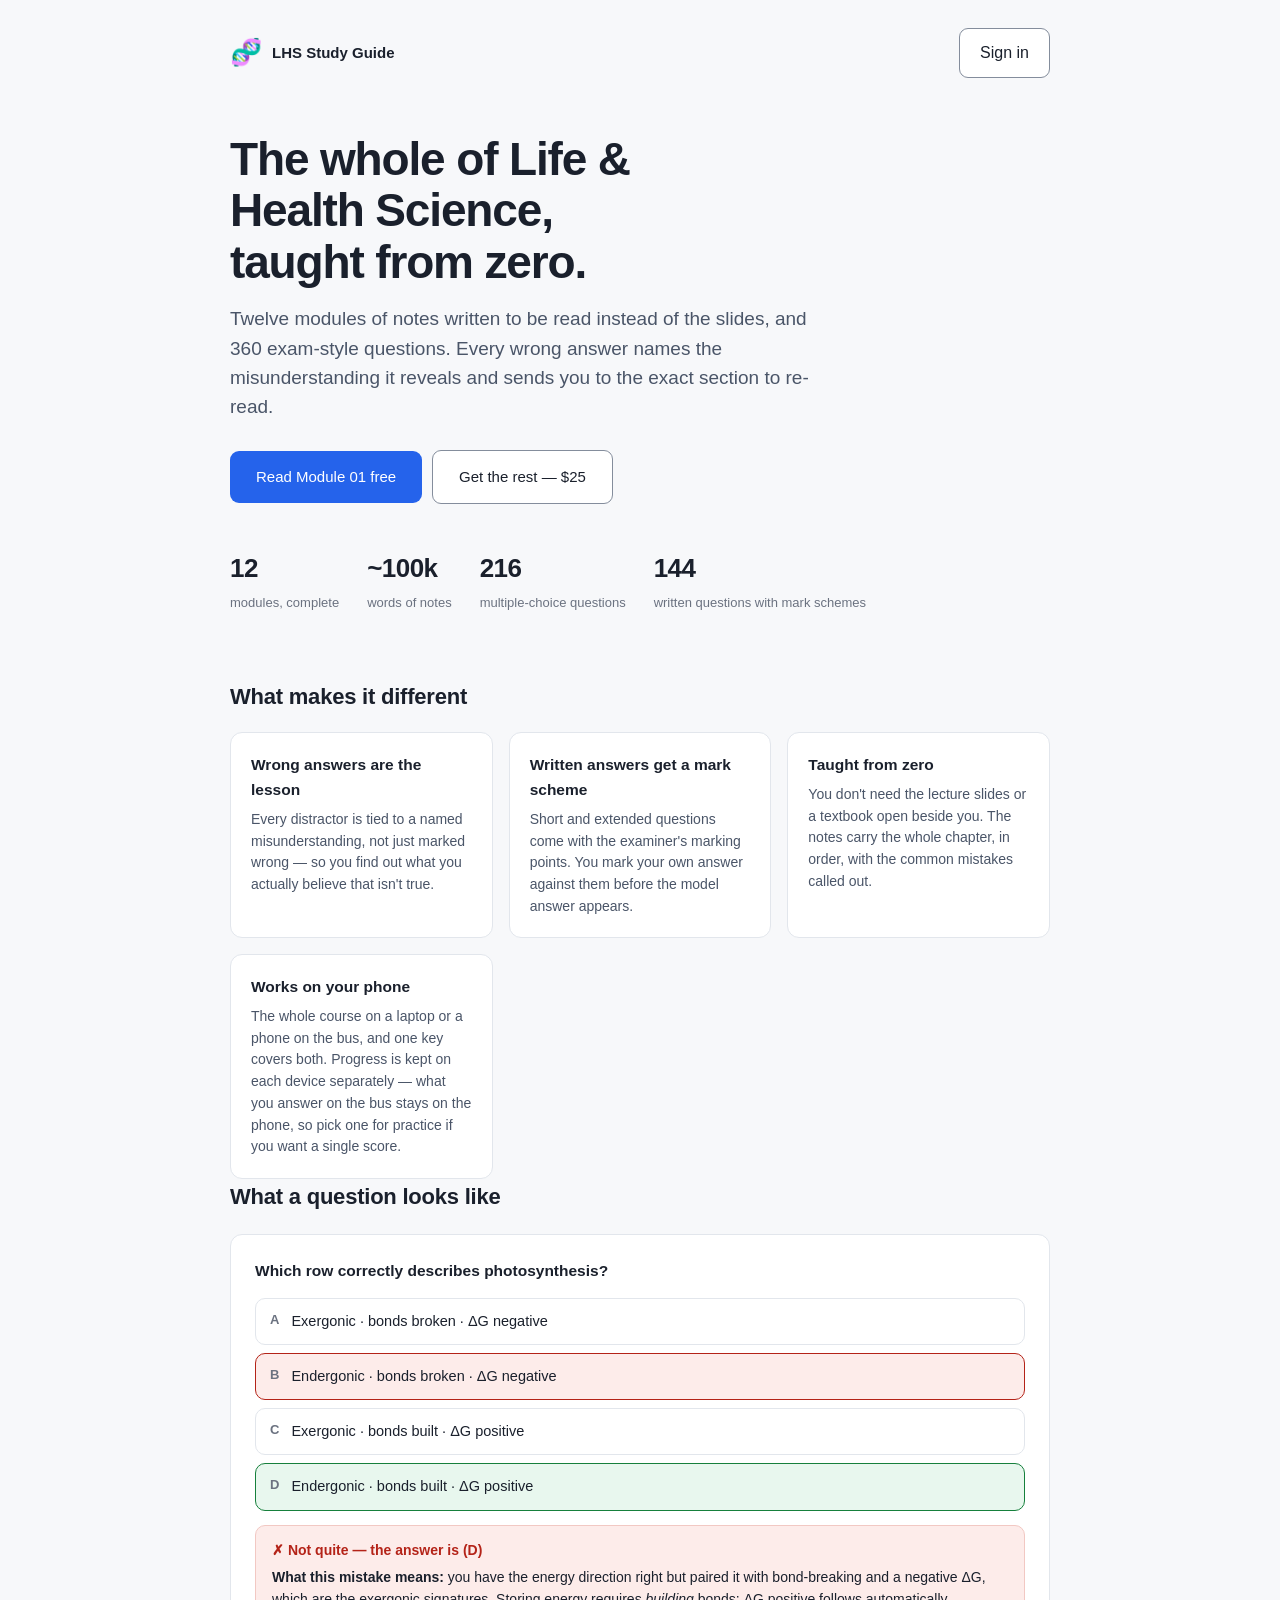
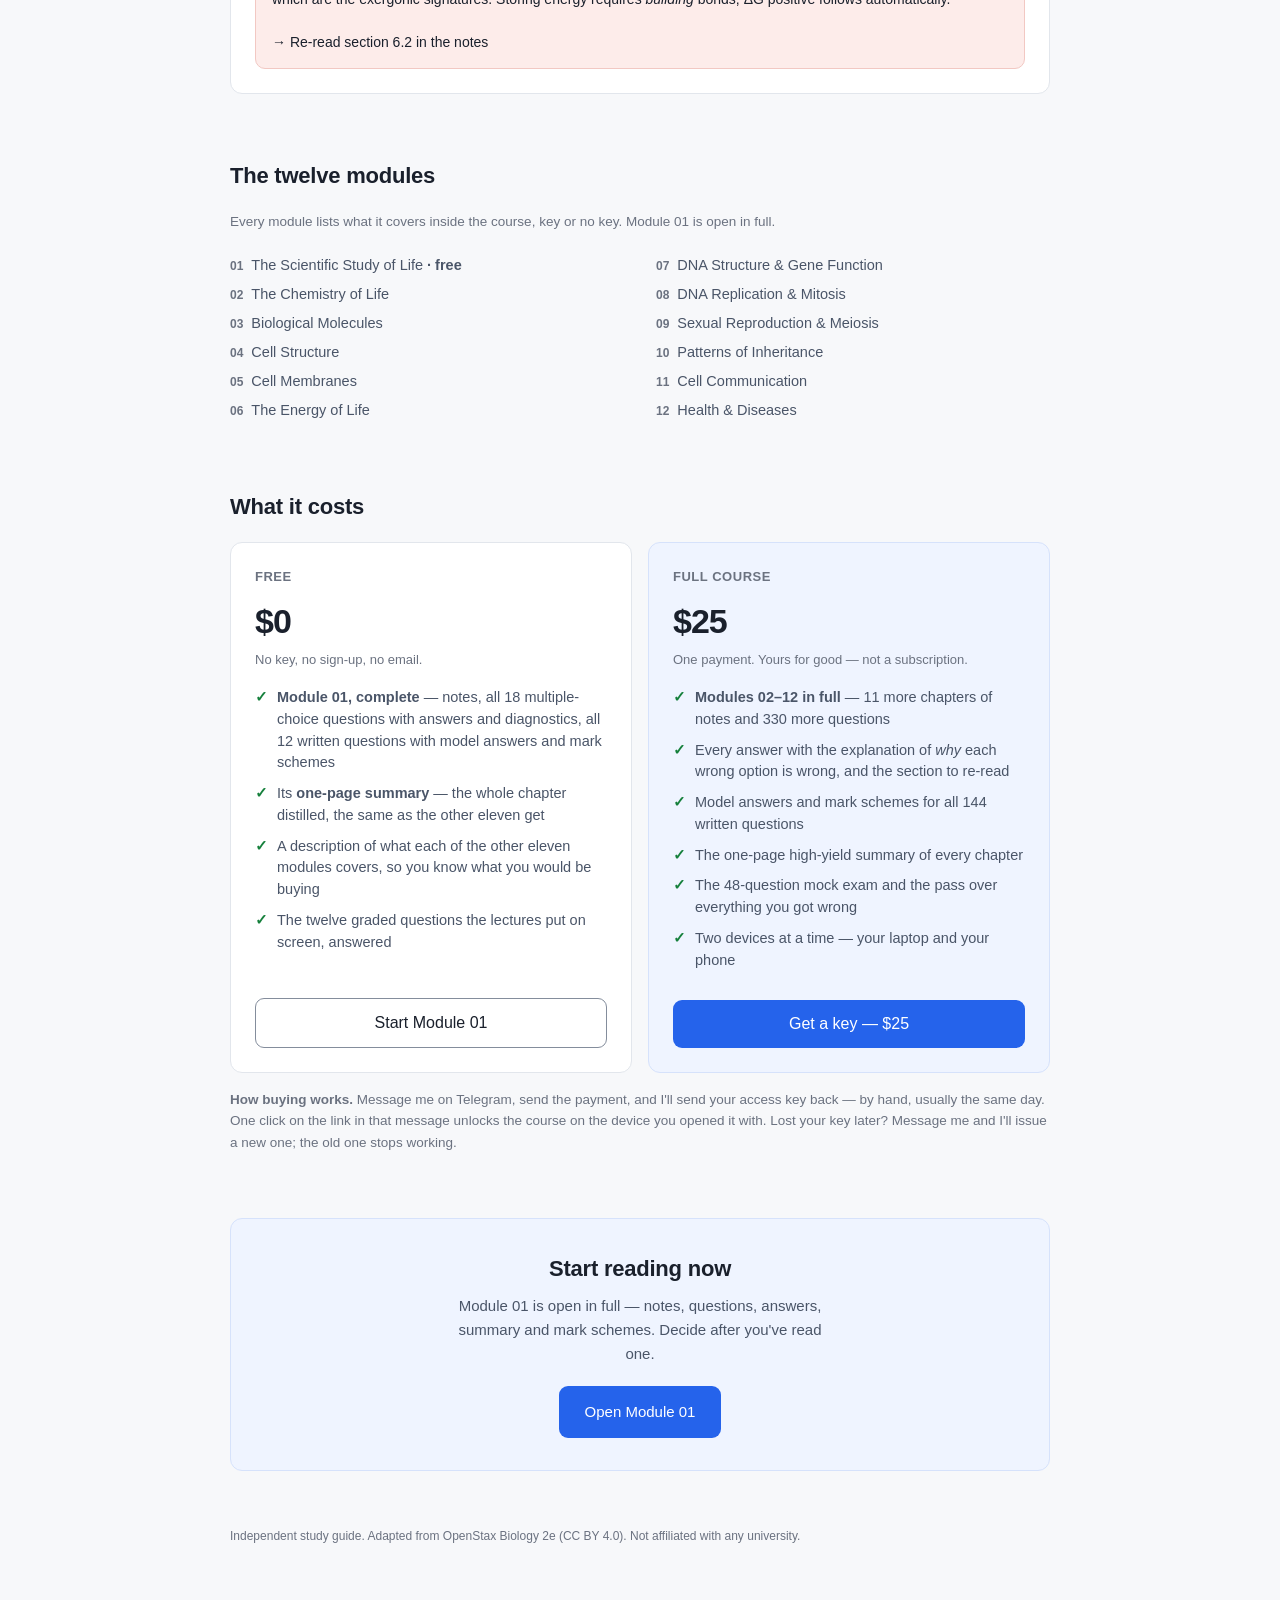
==== commit 7d961539: "Publish 2026-08-12: 4923078" ====
--- a/index.html
+++ b/index.html
@@ -5,7 +5,7 @@
   <meta name="viewport" content="width=device-width, initial-scale=1.0">
   <title>Life &amp; Health Science — the whole course, taught from zero</title>
   <meta name="description" content="Twelve modules of Life &amp; Health Science notes and 360 exam-style questions. Module 01 is free in full; the other eleven are $25 once. Every wrong answer tells you which misunderstanding it reveals and exactly what to re-read.">
-  <link rel="stylesheet" href="styles.css?v=37">
+  <link rel="stylesheet" href="styles.css?v=39">
   <link rel="icon" href="data:image/svg+xml,<svg xmlns='http://www.w3.org/2000/svg' viewBox='0 0 100 100'><text y='.9em' font-size='90'>🧬</text></svg>">
   <!-- Honour the theme the student picked inside the app. In <head> and inline so
        the page never paints the wrong theme first. -->
@@ -155,8 +155,9 @@
   </style>
 </head>
 <body>
+  <a class="skip-link" href="#lp-main">Skip to content</a>
   <div class="lp">
-    <nav class="lp-nav">
+    <nav class="lp-nav" aria-label="Site">
       <span class="brand-icon">🧬</span>
       <strong>LHS Study Guide</strong>
       <span class="lp-actions">
@@ -164,7 +165,7 @@
       </span>
     </nav>
 
-    <header class="hero">
+    <header class="hero" id="lp-main" tabindex="-1">
       <h1>The whole of Life &amp; Health Science, taught from zero.</h1>
       <p class="lede">Twelve modules of notes written to be read instead of the slides, and
         360 exam-style questions. Every wrong answer names the misunderstanding it reveals
--- a/styles.css
+++ b/styles.css
@@ -12,6 +12,12 @@
   /* was #8a94a3 — 3.0:1 on white, below the 4.5:1 WCAG AA floor for text */
   --ink-faint: #6b7280;
   --line: #e2e6ec;
+  /* --line is a divider between blocks of text and may stay a hairline. The
+     edge of a *control* — the key field, the answer box, a quiz option — is
+     what tells a low-vision student where to type or click, and WCAG 1.4.11
+     puts that at 3:1. --line measured 1.18:1 on --bg. Use --line-ui on
+     anything the student operates, --line on anything that only separates. */
+  --line-ui: #848d9c;
 
   --accent: #2563eb;
   --accent-soft: #eff4ff;
@@ -62,6 +68,7 @@
     --ink-soft: #b3bdc9;
     --ink-faint: #8b96a5;
     --line: #2a323d;
+    --line-ui: #616d7c;
 
     --accent: #6ea8fe;
     --accent-soft: #172033;
@@ -95,6 +102,7 @@
   --ink-soft: #b3bdc9;
   --ink-faint: #8b96a5;
   --line: #2a323d;
+  --line-ui: #616d7c;
 
   --accent: #6ea8fe;
   --accent-soft: #172033;
@@ -118,6 +126,31 @@
 }
 
 * { box-sizing: border-box; }
+
+/* Sixteen tab stops sit between the top of the page and the content on desktop
+   (brand, twelve module links, theme toggle, two footer links). Off-screen
+   until focused, first in the tab order. */
+.skip-link {
+  position: absolute;
+  left: 8px;
+  top: -60px;
+  border: 0;
+  font: inherit;
+  font-size: 15px;
+  cursor: pointer;
+  z-index: 60;
+  padding: 10px 16px;
+  border-radius: 0 0 9px 9px;
+  background: var(--accent);
+  color: var(--on-accent);
+  font-weight: 600;
+  text-decoration: none;
+  transition: top .12s;
+}
+.skip-link:focus { top: 0; }
+/* The focus targets are containers, not controls: a ring around the whole
+   screen is noise, and the point of focusing them is the announcement. */
+#main:focus, #lp-main:focus, #feedback:focus { outline: none; }
 
 /* Deep links from quiz feedback land on a heading — keep it clear of the
    sticky tab bar (and, on mobile, the top bar above it). */
@@ -160,7 +193,7 @@
   width: 40px; height: 40px;
   display: grid;
   place-items: center;
-  border: 1px solid var(--line);
+  border: 1px solid var(--line-ui);
   border-radius: 10px;
   background: var(--panel);
   color: var(--ink-soft);
@@ -286,7 +319,7 @@
 .nav-item.active { background: var(--accent-soft); color: var(--accent); font-weight: 600; }
 .nav-item.active .num { background: var(--accent); border-color: var(--accent); color: var(--on-accent); }
 .nav-item.enabled:hover { background: var(--bg); }
-.nav-item.locked { opacity: 0.45; cursor: default; }
+.nav-item.locked { color: var(--ink-faint); cursor: default; }
 .nav-item .nav-label { flex: 1; min-width: 0; }
 .nav-item .nav-stat {
   flex-shrink: 0;
@@ -506,7 +539,9 @@
   transition: border-color .15s, box-shadow .15s;
 }
 .module-card.enabled:hover { border-color: var(--accent); box-shadow: var(--shadow-card); }
-.module-card.locked { opacity: .5; cursor: default; }
+/* Locked used to be opacity: .5, which took the title to 2.4:1. The padlock
+   and the recessed panel say the same thing without dimming the text. */
+.module-card.locked { background: var(--bg); border-color: var(--line-ui); cursor: default; }
 .module-card .mod-num { font-size: 12px; font-weight: 600; color: var(--ink-faint); letter-spacing: .04em; }
 .module-card .mod-title { font-weight: 600; font-size: 15px; line-height: 1.3; }
 .module-card .mod-status { font-size: 12.5px; color: var(--ink-faint); margin-top: auto; }
@@ -530,7 +565,7 @@
 .btn.secondary {
   background: var(--panel);
   color: var(--ink);
-  border: 1px solid var(--line);
+  border: 1px solid var(--line-ui);
 }
 .btn.secondary:hover { background: var(--bg); filter: none; }
 .btn:disabled { opacity: .5; cursor: default; }
@@ -561,7 +596,7 @@
 }
 .quiz-top .q-count { margin-left: auto; font-variant-numeric: tabular-nums; }
 .flag-btn {
-  border: 1px solid var(--line);
+  border: 1px solid var(--line-ui);
   background: var(--panel);
   color: var(--ink-faint);
   border-radius: 8px;
@@ -598,7 +633,7 @@
 .option {
   text-align: left;
   background: var(--panel);
-  border: 1.5px solid var(--line);
+  border: 1.5px solid var(--line-ui);
   border-radius: 10px;
   padding: 13px 16px;
   font: 15px/1.45 inherit;
@@ -639,7 +674,11 @@
 .option.wrong { border-color: var(--red); background: var(--red-soft); }
 .option.wrong .letter { color: var(--red); }
 .option:disabled { cursor: default; }
-.option.dim:disabled { opacity: .55; }
+/* Recede the options that were not picked — but with colour, not opacity.
+   opacity: .55 composited the letter down to 2.15:1, so the student who most
+   needs to re-read the wrong answers is the one who cannot. */
+.option.dim:disabled { color: var(--ink-soft); background: var(--bg); border-color: var(--line); }
+.option.dim:disabled .letter { color: var(--ink-faint); }
 
 /* Exam conditions: the pick is shown, the verdict is not. Deliberately the
    accent colour and not green — green reads as "correct" at a glance. */
@@ -754,7 +793,7 @@
 .written-card textarea {
   width: 100%;
   min-height: 96px;
-  border: 1.5px solid var(--line);
+  border: 1.5px solid var(--line-ui);
   border-radius: 9px;
   padding: 12px 14px;
   font: 14.5px/1.55 inherit;
@@ -919,7 +958,7 @@
 .field { display: flex; flex-direction: column; gap: 6px; }
 .field span { font-size: 13px; font-weight: 600; color: var(--ink-soft); }
 .field input {
-  border: 1.5px solid var(--line);
+  border: 1.5px solid var(--line-ui);
   border-radius: 9px;
   padding: 11px 14px;
   font: 15px/1.4 inherit;
@@ -939,7 +978,7 @@
 .lost-key p { margin: 10px 0; max-width: 58ch; font-size: 13.5px; }
 .lost-key input {
   flex: 1 1 220px;
-  border: 1.5px solid var(--line);
+  border: 1.5px solid var(--line-ui);
   border-radius: 9px;
   padding: 9px 12px;
   font: 14px/1.4 inherit;
@@ -968,8 +1007,7 @@
   margin: 12px 0 0;
   font-size: 11.5px;
   letter-spacing: 0.02em;
-  color: var(--ink-soft);
-  opacity: 0.75;
+  color: var(--ink-faint);
 }
 
 /* ---------- loading skeleton ---------- */
@@ -1251,6 +1289,7 @@
     --ink-soft: #333333;
     --ink-faint: #555555;
     --line: #999999;
+    --line-ui: #666666;
     --accent: #1a4fbf;
     --accent-soft: #ffffff;
     --accent-line: #999999;
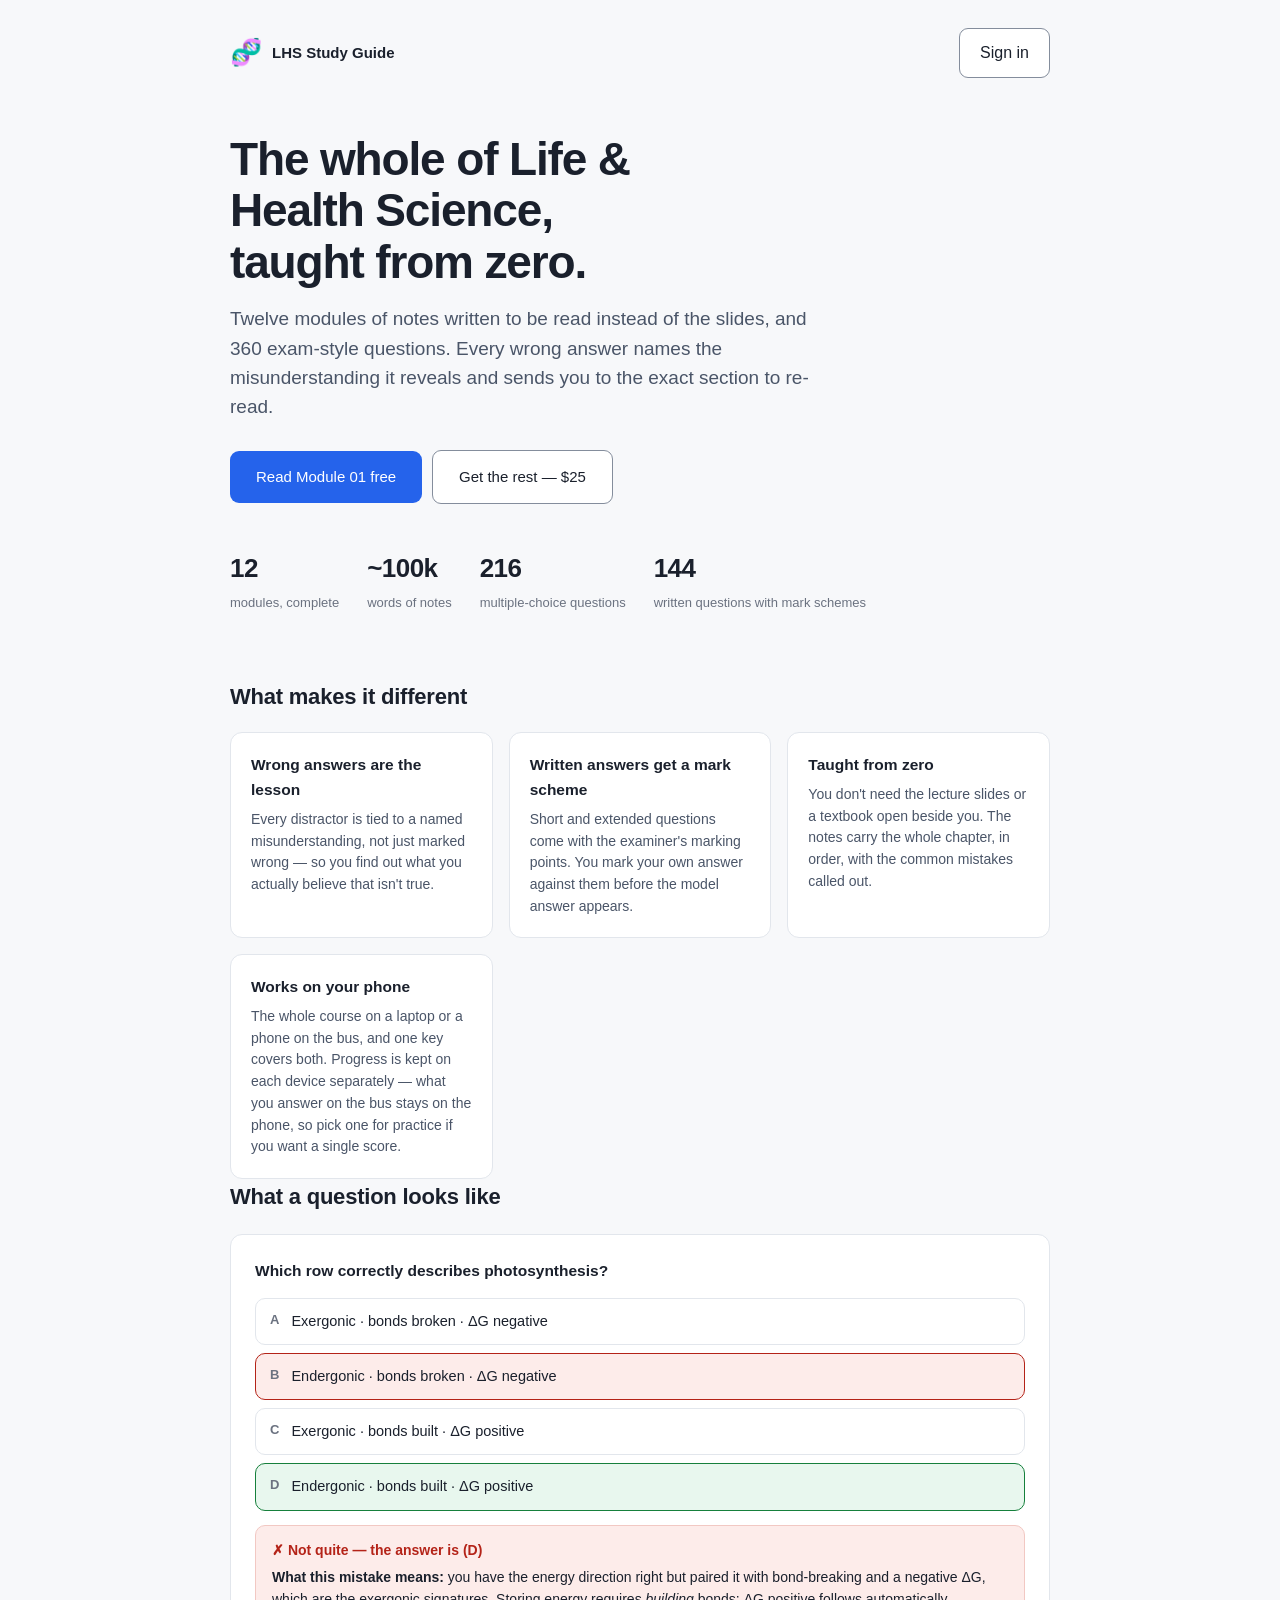
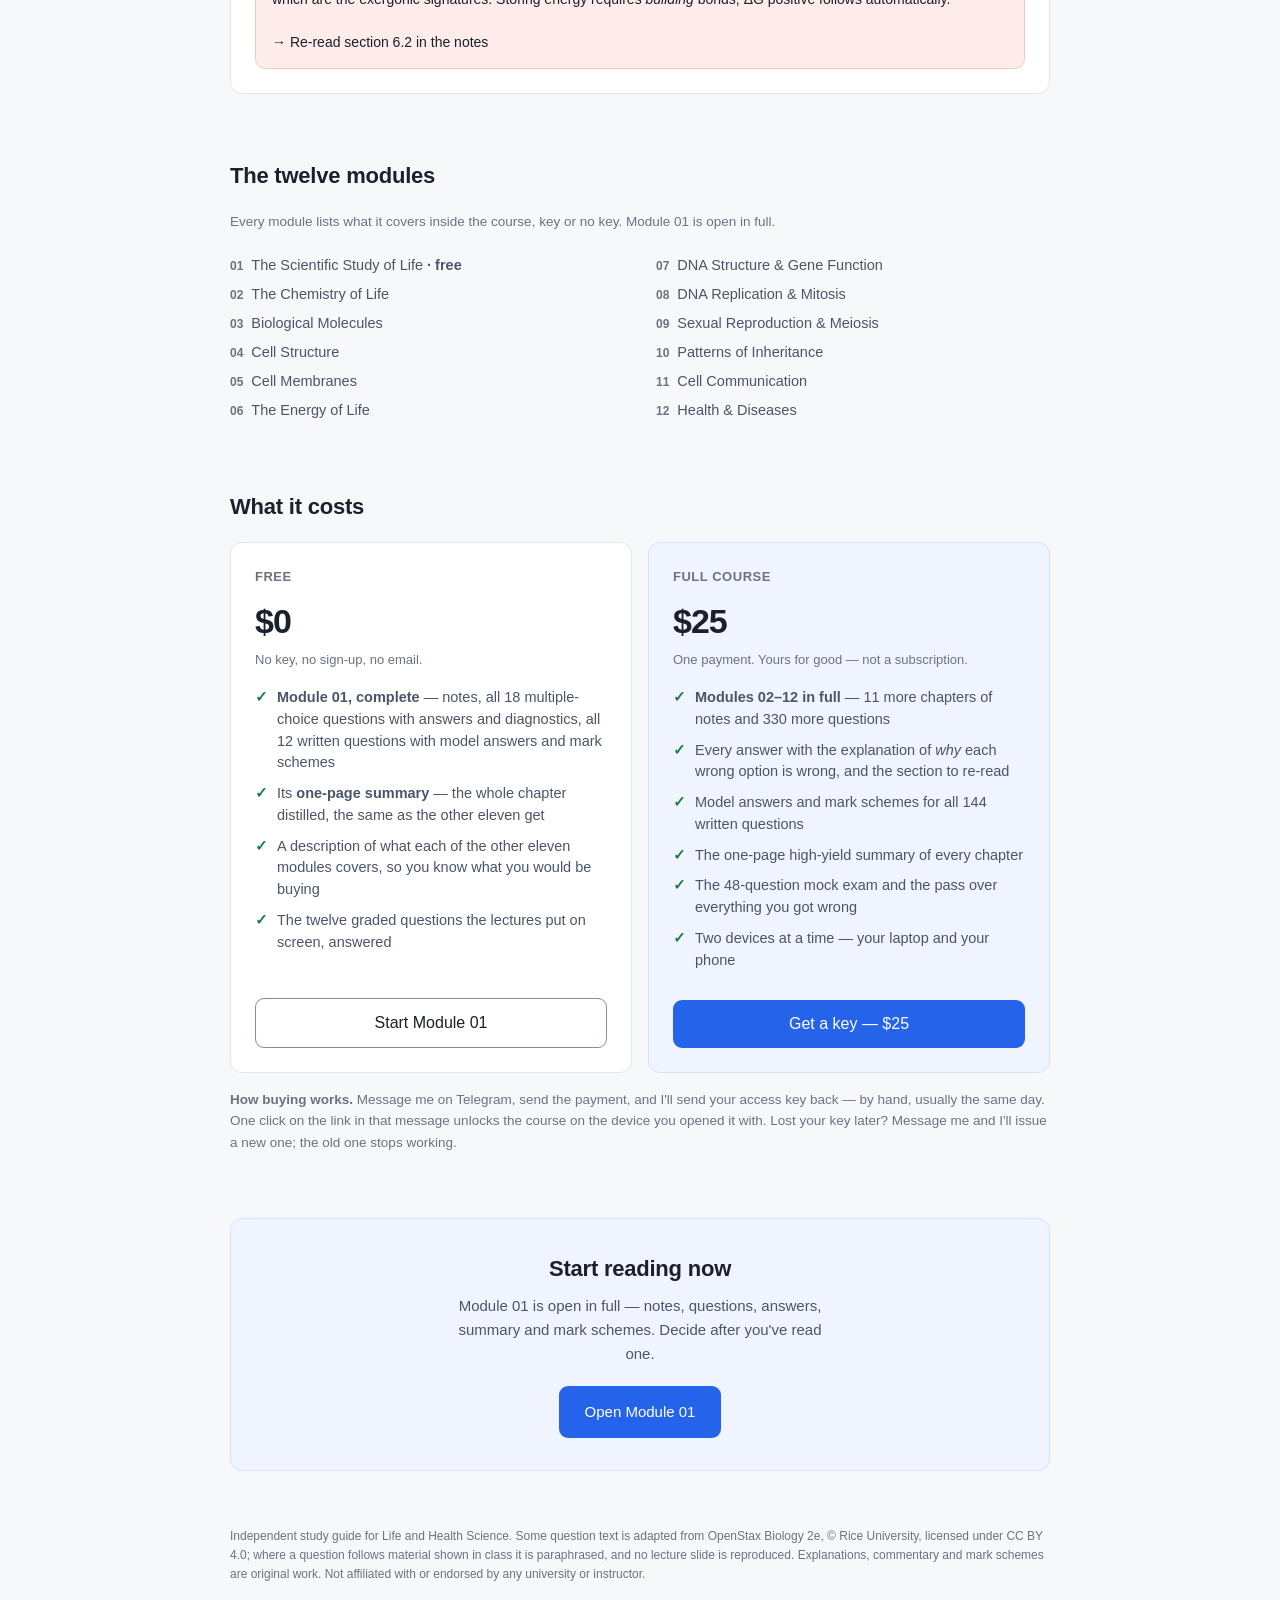
==== commit 7f33cc08: "Publish 2026-08-24: e75e177" ====
--- a/index.html
+++ b/index.html
@@ -5,7 +5,7 @@
   <meta name="viewport" content="width=device-width, initial-scale=1.0">
   <title>Life &amp; Health Science — the whole course, taught from zero</title>
   <meta name="description" content="Twelve modules of Life &amp; Health Science notes and 360 exam-style questions. Module 01 is free in full; the other eleven are $25 once. Every wrong answer tells you which misunderstanding it reveals and exactly what to re-read.">
-  <link rel="stylesheet" href="styles.css?v=39">
+  <link rel="stylesheet" href="styles.css?v=40">
   <link rel="icon" href="data:image/svg+xml,<svg xmlns='http://www.w3.org/2000/svg' viewBox='0 0 100 100'><text y='.9em' font-size='90'>🧬</text></svg>">
   <!-- Honour the theme the student picked inside the app. In <head> and inline so
        the page never paints the wrong theme first. -->
@@ -292,8 +292,7 @@
     </div>
 
     <p class="lp-foot">
-      Independent study guide. Adapted from OpenStax Biology 2e (CC BY 4.0).
-      Not affiliated with any university.
+      <!--gen:attribution-->Independent study guide for Life and Health Science. Some question text is adapted from OpenStax Biology 2e, © Rice University, licensed under CC BY 4.0; where a question follows material shown in class it is paraphrased, and no lecture slide is reproduced. Explanations, commentary and mark schemes are original work. Not affiliated with or endorsed by any university or instructor.<!--/gen-->
     </p>
   </div>
 </body>
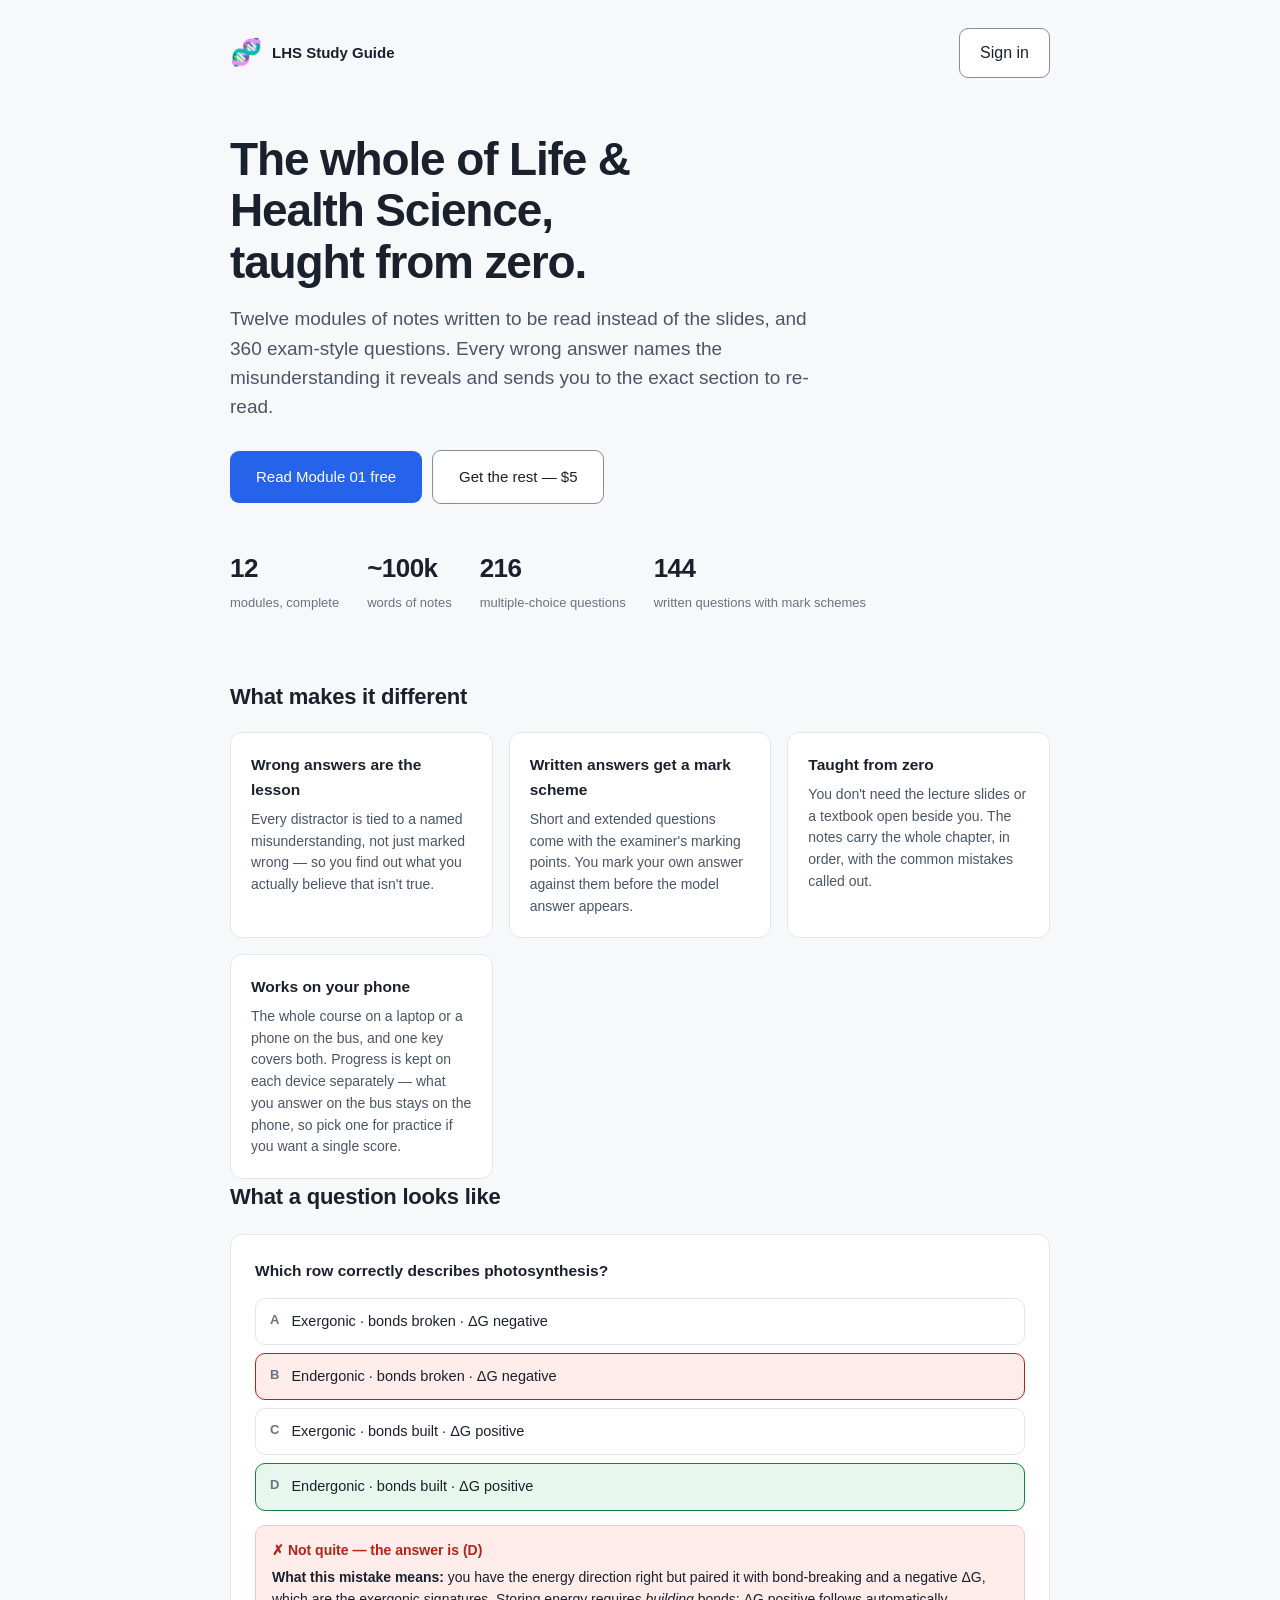
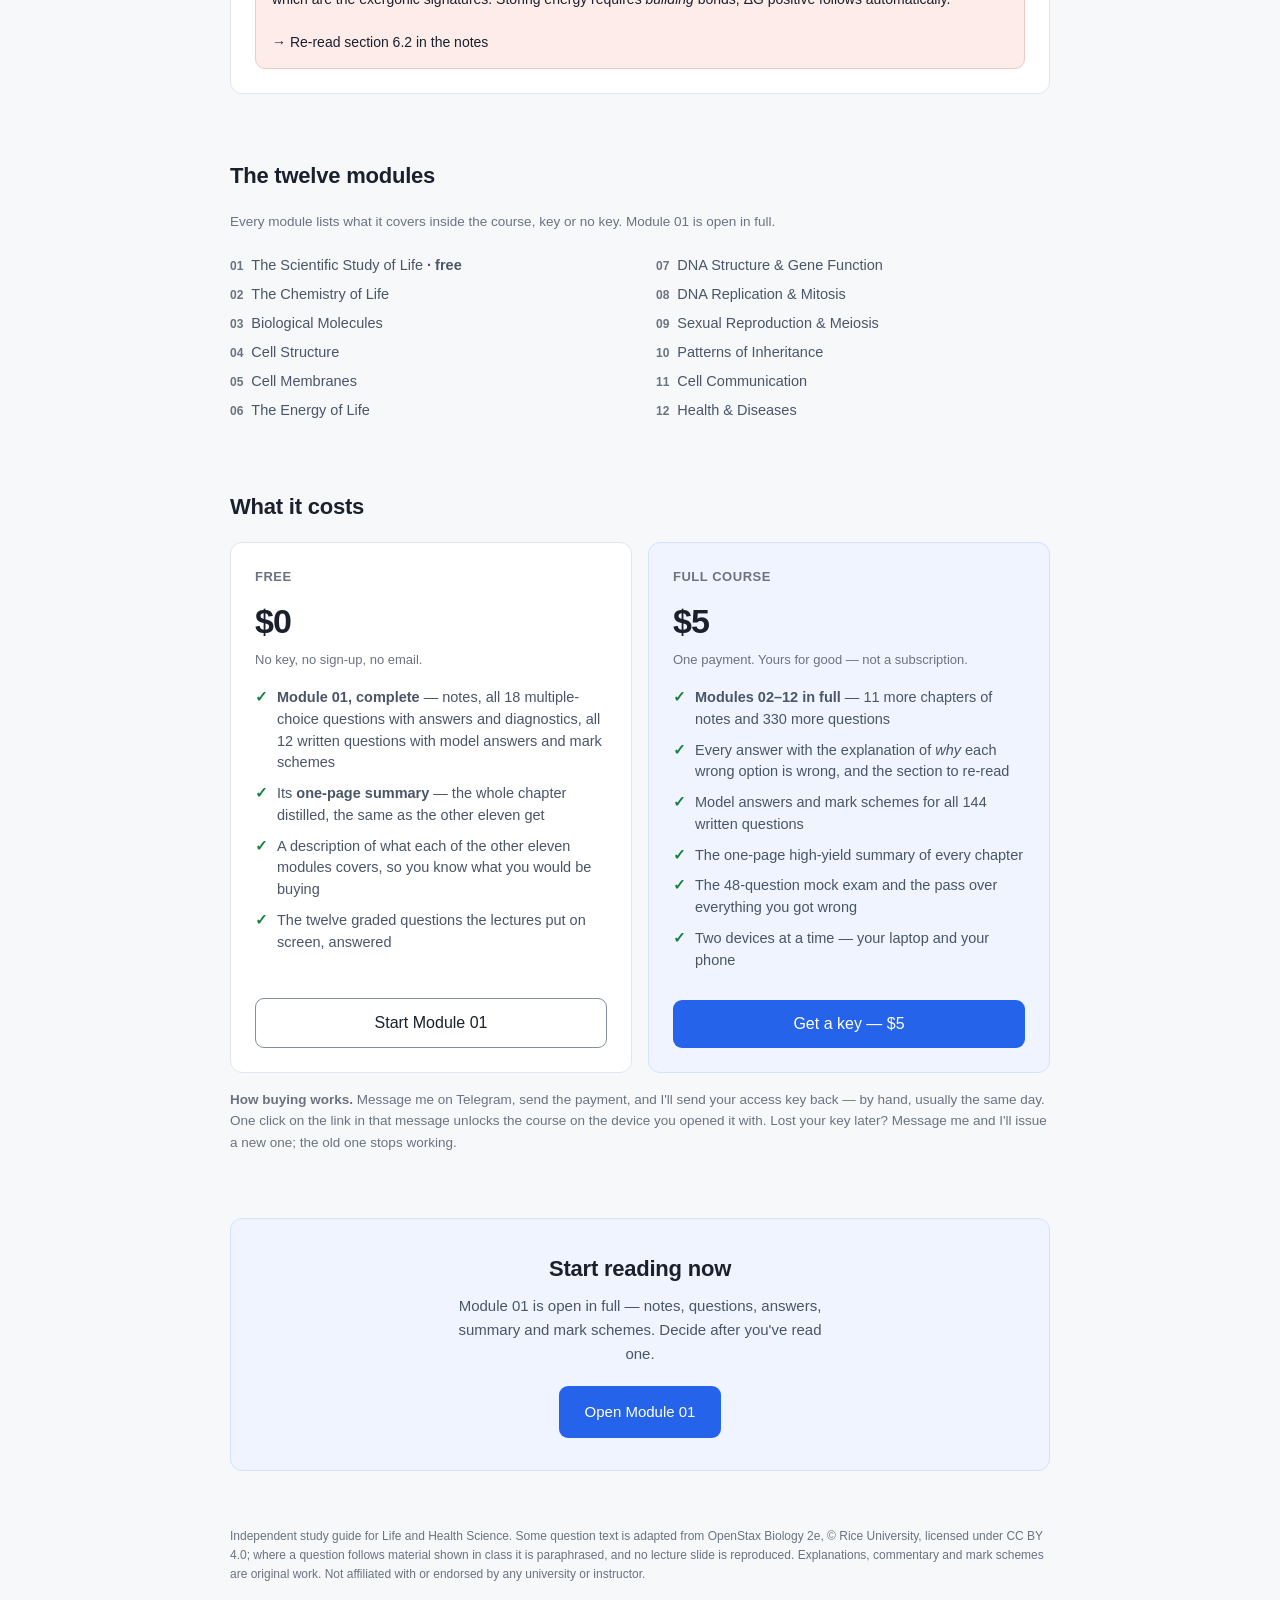
==== commit fbc2c4bf: "Publish 2026-10-12: 7ce7214" ====
--- a/index.html
+++ b/index.html
@@ -4,8 +4,22 @@
   <meta charset="UTF-8">
   <meta name="viewport" content="width=device-width, initial-scale=1.0">
   <title>Life &amp; Health Science — the whole course, taught from zero</title>
-  <meta name="description" content="Twelve modules of Life &amp; Health Science notes and 360 exam-style questions. Module 01 is free in full; the other eleven are $25 once. Every wrong answer tells you which misunderstanding it reveals and exactly what to re-read.">
-  <link rel="stylesheet" href="styles.css?v=40">
+  <!-- The link-preview card. Generated: see apply-config.py. -->
+  <!--gen:og--><meta property="og:type" content="website">
+    <meta property="og:site_name" content="LHS Study Guide">
+    <meta property="og:title" content="Life &amp; Health Science — the whole course, taught from zero">
+    <meta property="og:description" content="Twelve modules of Life &amp; Health Science notes and 360 exam-style questions. Module 01 is free in full; the other eleven are $5 once. Every wrong answer tells you which misunderstanding it reveals and exactly what to re-read.">
+    <meta property="og:url" content="https://danypak1.github.io/lhs/">
+    <meta property="og:image" content="https://danypak1.github.io/lhs/og.png">
+    <meta property="og:image:width" content="1200">
+    <meta property="og:image:height" content="630">
+    <meta property="og:image:alt" content="LHS Study Guide — Life &amp; Health Science">
+    <meta name="twitter:card" content="summary_large_image">
+    <meta name="twitter:title" content="Life &amp; Health Science — the whole course, taught from zero">
+    <meta name="twitter:description" content="Twelve modules of Life &amp; Health Science notes and 360 exam-style questions. Module 01 is free in full; the other eleven are $5 once. Every wrong answer tells you which misunderstanding it reveals and exactly what to re-read.">
+    <meta name="twitter:image" content="https://danypak1.github.io/lhs/og.png"><!--/gen-->
+  <meta name="description" content="Twelve modules of Life &amp; Health Science notes and 360 exam-style questions. Module 01 is free in full; the other eleven are $5 once. Every wrong answer tells you which misunderstanding it reveals and exactly what to re-read.">
+  <link rel="stylesheet" href="styles.css?v=45">
   <link rel="icon" href="data:image/svg+xml,<svg xmlns='http://www.w3.org/2000/svg' viewBox='0 0 100 100'><text y='.9em' font-size='90'>🧬</text></svg>">
   <!-- Honour the theme the student picked inside the app. In <head> and inline so
        the page never paints the wrong theme first. -->
@@ -102,7 +116,7 @@
     }
     .cta h2 { margin-bottom: 8px; }
     .cta p { color: var(--ink-soft); margin: 0 auto 20px; max-width: 46ch; font-size: 15px; }
-    /* Pricing. Two panels: what costs nothing, and what costs $25. The free one
+    /* Pricing. Two panels: what costs nothing, and what the configured price buys. The free one
        comes first — a stranger has no reason to trust a price before they have
        read a word of the thing. */
     .price-grid { display: grid; grid-template-columns: repeat(auto-fit, minmax(260px, 1fr)); gap: 16px; margin-bottom: 16px; }
@@ -172,7 +186,7 @@
         and sends you to the exact section to re-read.</p>
       <div class="row-gap">
         <a class="btn big" href="course.html#/ch01/learn">Read Module 01 free</a>
-        <a class="btn secondary big" href="#price">Get the rest — $25</a>
+        <a class="btn secondary big" href="#price">Get the rest — $5</a>
       </div>
     </header>
 
@@ -262,7 +276,7 @@
       </div>
       <div class="price-card paid">
         <span class="tier">Full course</span>
-        <span class="amount">$25</span>
+        <span class="amount">$5</span>
         <p class="terms">One payment. Yours for good — not a subscription.</p>
         <ul>
           <li><strong>Modules 02–12 in full</strong> — 11 more chapters of notes and 330 more
@@ -274,7 +288,7 @@
           <li>The 48-question mock exam and the pass over everything you got wrong</li>
           <li>Two devices at a time — your laptop and your phone</li>
         </ul>
-        <a class="btn" href="https://t.me/danypak" target="_blank" rel="noopener">Get a key — $25</a>
+        <a class="btn" href="https://t.me/danypak?text=Hi%21%20I%27d%20like%20a%20key%20for%20LHS%20Study%20Guide%20%28%245%29." target="_blank" rel="noopener">Get a key — $5</a>
       </div>
     </div>
     <p class="buy-how">
@@ -295,5 +309,31 @@
       <!--gen:attribution-->Independent study guide for Life and Health Science. Some question text is adapted from OpenStax Biology 2e, © Rice University, licensed under CC BY 4.0; where a question follows material shown in class it is paraphrased, and no lecture slide is reproduced. Explanations, commentary and mark schemes are original work. Not affiliated with or endorsed by any university or instructor.<!--/gen-->
     </p>
   </div>
+  <!--gen:beacon--><script>
+    /* Two counts, no identity: the page was opened, and a link to the
+       chat was followed. Once per browser session, never awaited, and
+       wrapped so that a counter can never break the page it measures. */
+    (function () {
+      var W = "https://lhs-api.danypak.workers.dev", C = "lhs";
+      function ping(kind) {
+        try {
+          var k = "beacon:" + C + ":" + kind;
+          if (sessionStorage.getItem(k)) return;
+          sessionStorage.setItem(k, "1");
+        } catch (e) { /* private mode: count it, do not dedupe it */ }
+        try {
+          fetch(W + "/beacon", { method: "POST",
+            headers: { "Content-Type": "application/json" },
+            body: JSON.stringify({ course: C, kind: kind, surface: "landing" }),
+            keepalive: true }).catch(function () {});
+        } catch (e) {}
+      }
+      ping("visit");
+      document.addEventListener("click", function (e) {
+        var a = e.target.closest && e.target.closest('a[href*="t.me/"]');
+        if (a) ping("buy_click");
+      }, true);
+    }());
+  </script><!--/gen-->
 </body>
 </html>
